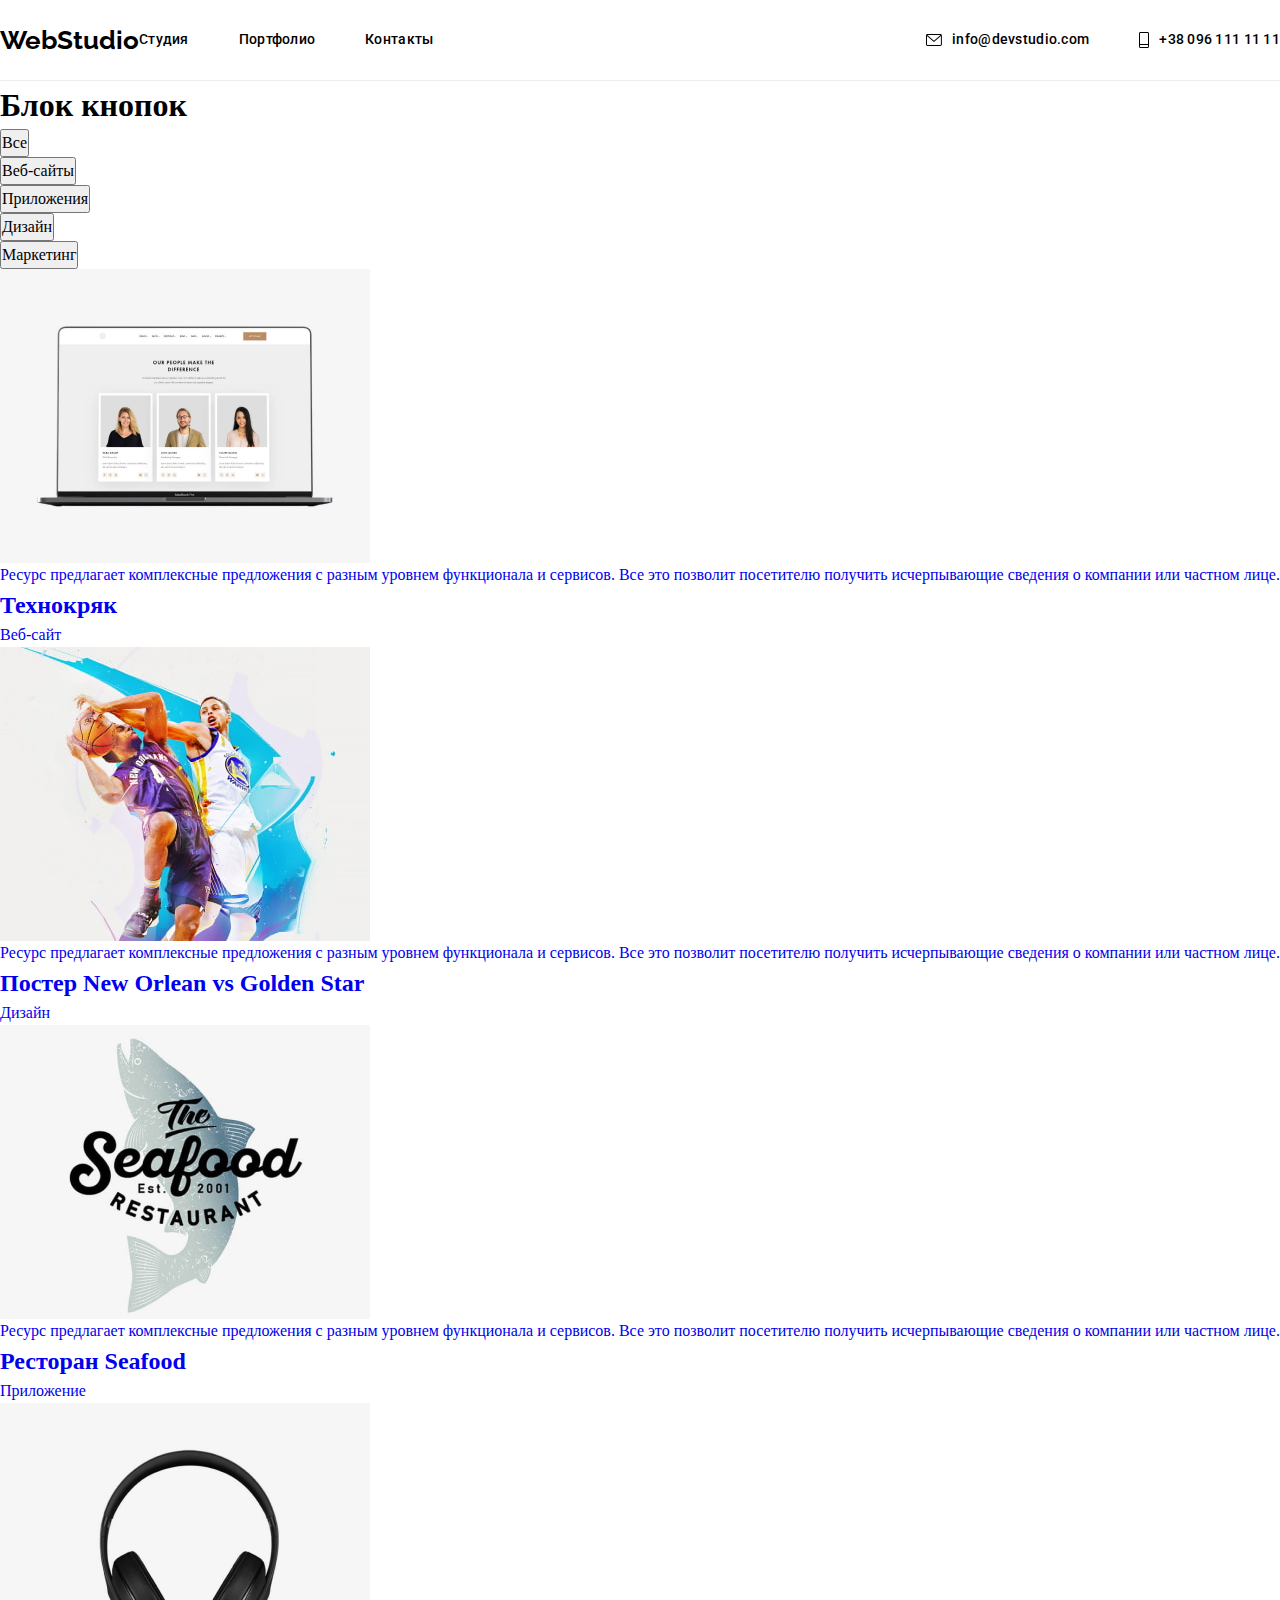
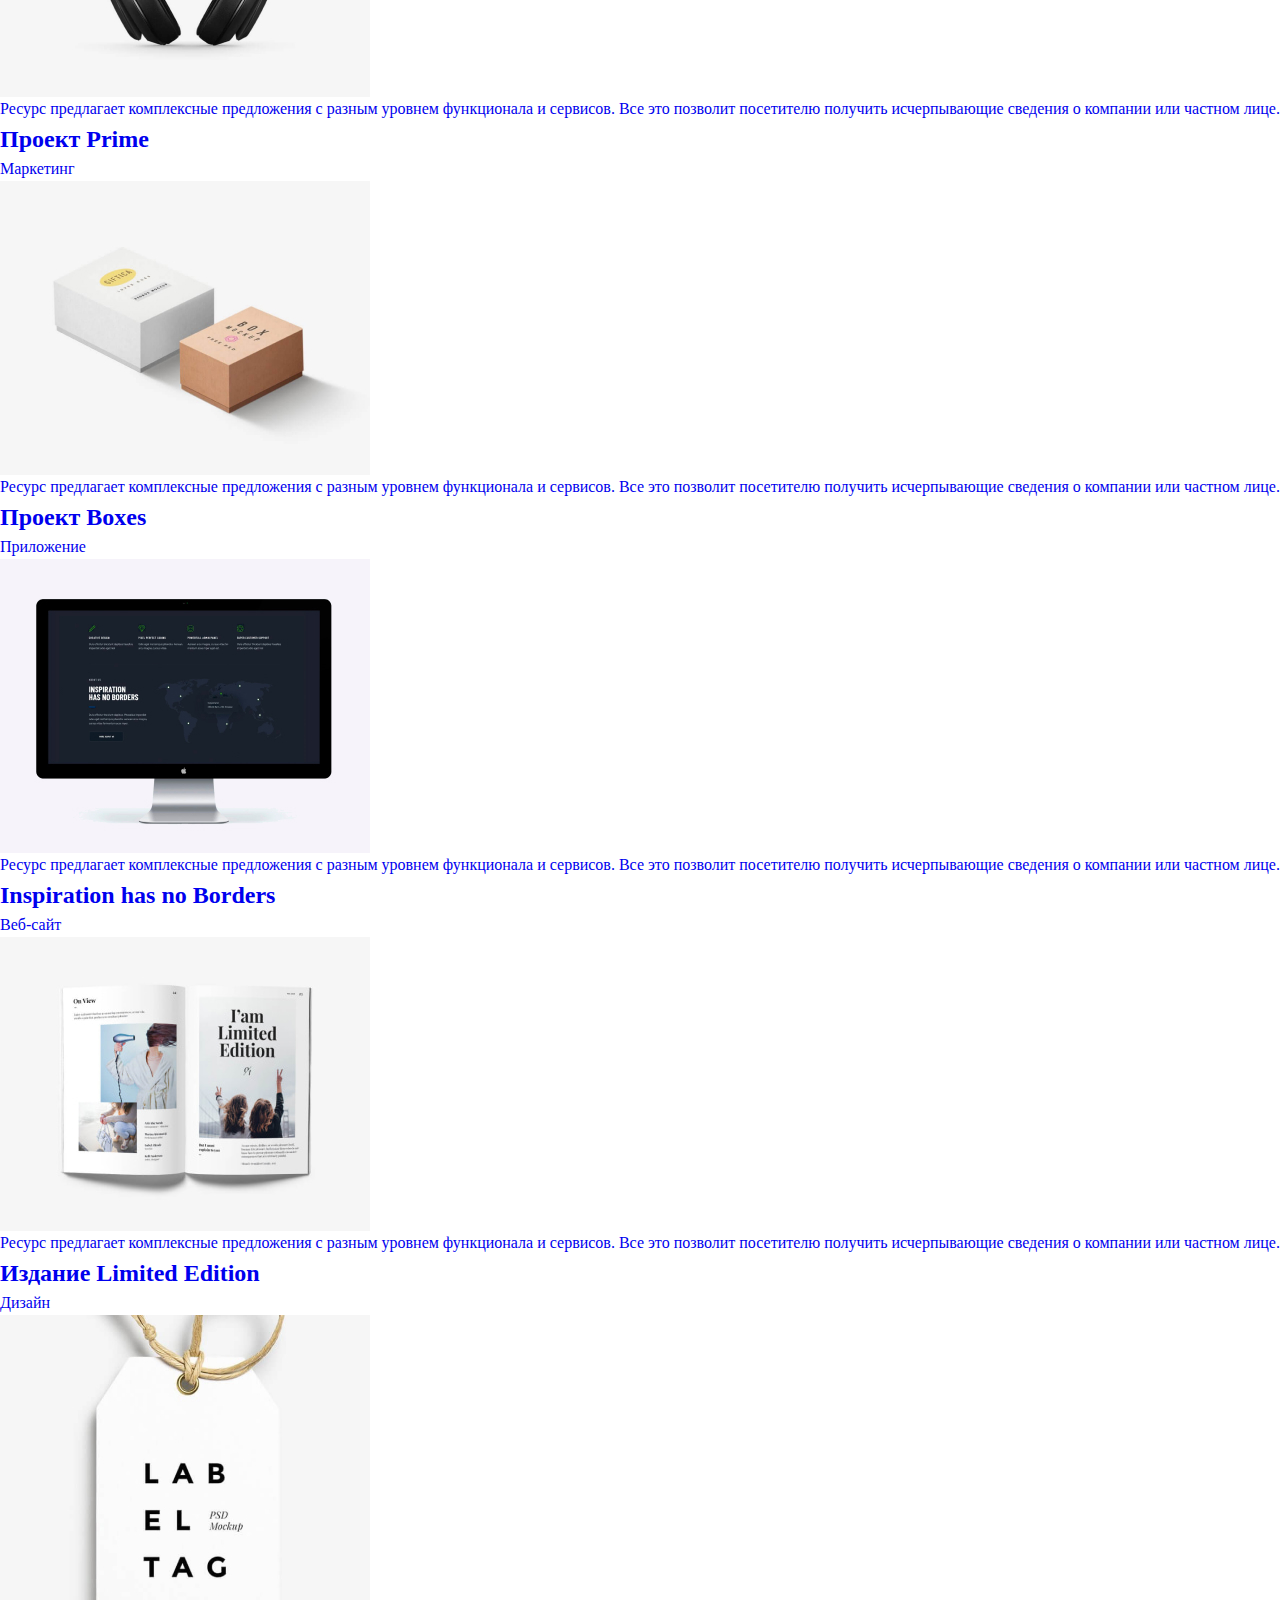
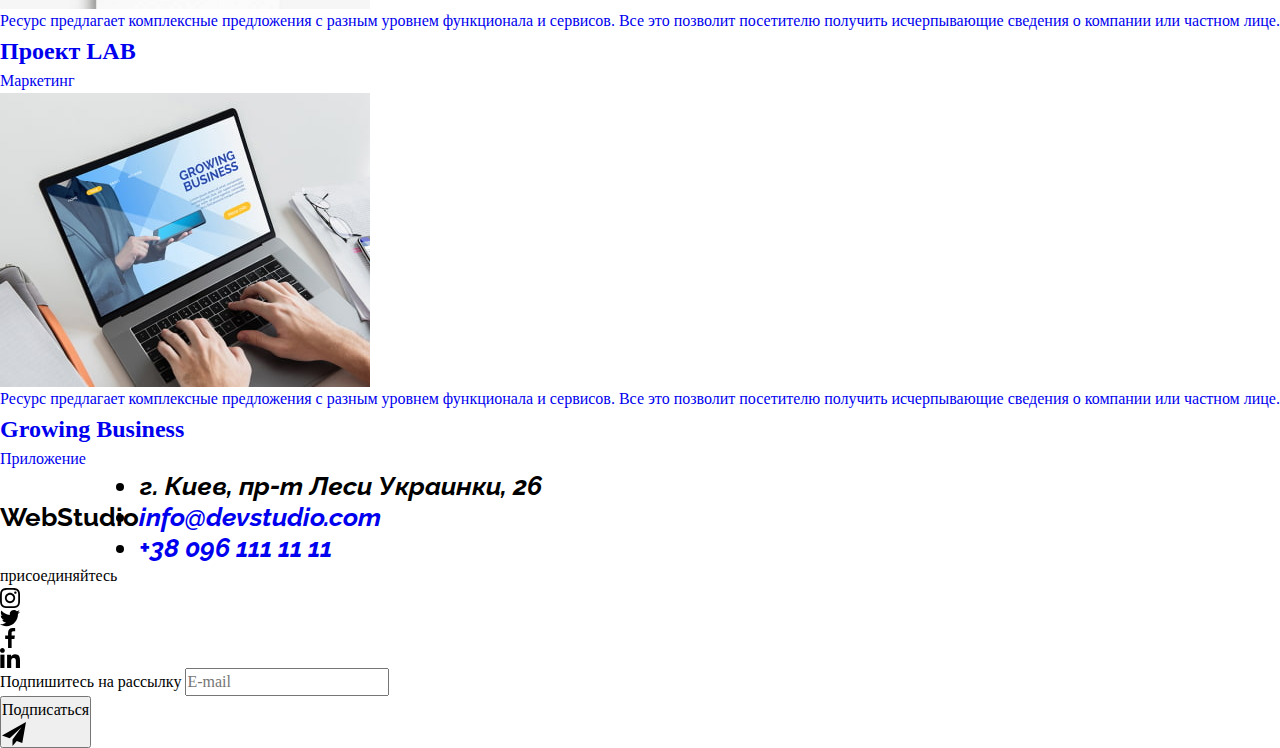
==== portfolio.html @ 6946fdb8 "Update portfolio.html" ====
<!DOCTYPE html>
<html lang="ru">
  <head>
    <meta charset="UTF-8" />
    <meta http-equiv="X-UA-Compatible" content="IE=edge" />
    <meta name="viewport" content="width=device-width, initial-scale=1.0" />
    <title>WebStudio</title>
    <link
      rel="stylesheet"
      href="https://cdnjs.cloudflare.com/ajax/libs/modern-normalize/1.1.0/modern-normalize.min.css"
      integrity="sha512-wpPYUAdjBVSE4KJnH1VR1HeZfpl1ub8YT/NKx4PuQ5NmX2tKuGu6U/JRp5y+Y8XG2tV+wKQpNHVUX03MfMFn9Q=="
      crossorigin="anonymous"
      referrerpolicy="no-referrer"
    />
    <link rel="preconnect" href="https://fonts.googleapis.com" />
    <link rel="preconnect" href="https://fonts.gstatic.com" crossorigin />
    <link
      href="https://fonts.googleapis.com/css2?family=Raleway:wght@700&family=Roboto:wght@400;500;700;900&display=swap"
      rel="stylesheet"
    />
    <link rel="stylesheet" href="./css/reset.css" />
    <!-- <link rel="stylesheet" href="./css/style.css" /> -->
    <link rel="stylesheet" href="./css/main.min.css" />
  </head>
  <body>
    <header class="header">
      <div class="container">
        <!-- /* ------------WebStudio------------ */ -->
        <nav class="logo header__logo">
          <a href="./index.html" class="logo__link logo-text--blue" lang="en"
            >Web<span class="logo__text logo-text--dark">Studio</span></a
          >
          <!-- /* ------------navigation------------ */ -->
          <ul class="nav">
            <li class="nav__item">
              <a href="./index.html" class="nav__link link">Студия</a>
            </li>
            <li class="nav__item">
              <a href="./portfolio.html" class="nav__link link current"
                >Портфолио</a
              >
            </li>
            <li class="nav__item">
              <a href="#" class="nav__link link">Контакты</a>
            </li>
          </ul>
        </nav>
        <ul class="contacts">
          <li class="contacts__item">
            <a href="mailto:info@devstudio.com" class="contacts__nav link">
              <svg class="contacts__icon" width="16" height="12">
                <use href="./img/icons.svg#icon-mail"></use>
              </svg>
              info@devstudio.com</a
            >
          </li>
          <li class="contacts__item">
            <a href="tel:+380961111111" class="contacts__nav link">
              <svg class="contacts__icon" width="10" height="16">
                <use href="./img/icons.svg#icon-phone"></use>
              </svg>
              +38 096 111 11 11
            </a>
          </li>
        </ul>
      </div>
    </header>
    <main class="box">
      <section class="section">
        <!-- /* ------------portfolio------------ */ -->
        <h1 class="hidden-title">Блок кнопок</h1>
        <div class="container">
          <ul class="btn-list">
            <li class="btn-list__item">
              <button type="button" class="btn-list__text current">Все</button>
            </li>
            <li class="btn-list__item">
              <button type="button" class="btn-list__text">Веб-сайты</button>
            </li>
            <li class="btn-list__item">
              <button type="button" class="btn-list__text">Приложения</button>
            </li>
            <li class="btn-list__item">
              <button type="button" class="btn-list__text">Дизайн</button>
            </li>
            <li class="btn-list__item">
              <button type="button" class="btn-list__text">Маркетинг</button>
            </li>
          </ul>
          <!-- /* ------------benefits------------ */ -->
          <ul class="benefits">
            <li class="benefits-list">
              <a href="#" class="benefits-list__link benefits-item">
                <div class="benefits-item__card">
                  <img
                    src="./img/img-21.jpg"
                    alt="Веб-сайт Проект 1"
                    width="370"
                    height="294"
                  />
                  <p class="benefits-item__top-text">
                    Ресурс предлагает комплексные предложения с разным уровнем
                    функционала и сервисов. Все это позволит посетителю получить
                    исчерпывающие сведения о компании или частном лице.
                  </p>
                </div>
                <div class="benefits-list__content benefits-content">
                  <h2 class="benefits-content__title">Технокряк</h2>
                  <p class="benefits-content__text">Веб-сайт</p>
                </div>
              </a>
            </li>
            <li class="benefits-list">
              <a href="#" class="benefits-list__link benefits-item">
                <div class="benefits-item__card">
                  <img
                    src="./img/img-22.jpg"
                    alt="Дизайн Проект 2"
                    width="370"
                    height="294"
                  />
                  <p class="benefits-item__top-text">
                    Ресурс предлагает комплексные предложения с разным уровнем
                    функционала и сервисов. Все это позволит посетителю получить
                    исчерпывающие сведения о компании или частном лице.
                  </p>
                </div>
                <div class="benefits-list__content benefits-content">
                  <h2 class="benefits-content__title">
                    Постер <span lang="en">New Orlean vs Golden Star</span>
                  </h2>
                  <p class="benefits-content__text">Дизайн</p>
                </div>
              </a>
            </li>
            <li class="benefits-list">
              <a href="#" class="benefits-list__link benefits-item">
                <div class="benefits-item__card">
                  <img
                    src="./img/img-23.jpg"
                    alt="Приложение Проект 3"
                    width="370"
                    height="294"
                  />
                  <p class="benefits-item__top-text">
                    Ресурс предлагает комплексные предложения с разным уровнем
                    функционала и сервисов. Все это позволит посетителю получить
                    исчерпывающие сведения о компании или частном лице.
                  </p>
                </div>
                <div class="benefits-list__content benefits-content">
                  <h2 class="benefits-content__title">
                    Ресторан <span lang="en">Seafood</span>
                  </h2>
                  <p class="benefits-content__text">Приложение</p>
                </div>
              </a>
            </li>
            <li class="benefits-list">
              <a href="#" class="benefits-list__link benefits-item">
                <div class="benefits-item__card">
                  <img
                    src="./img/img-24.jpg"
                    alt="Маркетинг Проект 4"
                    width="370"
                    height="294"
                  />
                  <p class="benefits-item__top-text">
                    Ресурс предлагает комплексные предложения с разным уровнем
                    функционала и сервисов. Все это позволит посетителю получить
                    исчерпывающие сведения о компании или частном лице.
                  </p>
                </div>
                <div class="benefits-list__content benefits-content">
                  <h2 class="benefits-content__title">
                    Проект <span lang="en">Prime</span>
                  </h2>
                  <p class="benefits-content__text">Маркетинг</p>
                </div>
              </a>
            </li>
            <li class="benefits-list">
              <a href="#" class="benefits-list__link benefits-item">
                <div class="benefits-item__card">
                  <img
                    src="./img/img-25.jpg"
                    alt="Приложение Проект 5"
                    width="370"
                    height="294"
                  />
                  <p class="benefits-item__top-text">
                    Ресурс предлагает комплексные предложения с разным уровнем
                    функционала и сервисов. Все это позволит посетителю получить
                    исчерпывающие сведения о компании или частном лице.
                  </p>
                </div>
                <div class="benefits-list__content benefits-content">
                  <h2 class="benefits-content__title">
                    Проект <span lang="en">Boxes</span>
                  </h2>
                  <p class="benefits-content__text">Приложение</p>
                </div>
              </a>
            </li>
            <li class="benefits-list">
              <a href="#" class="benefits-list__link benefits-item">
                <div class="benefits-item__card">
                  <img
                    src="./img/img-26.jpg"
                    alt="Веб-сайт Проект 6"
                    width="370"
                    height="294"
                  />
                  <p class="benefits-item__top-text">
                    Ресурс предлагает комплексные предложения с разным уровнем
                    функционала и сервисов. Все это позволит посетителю получить
                    исчерпывающие сведения о компании или частном лице.
                  </p>
                </div>
                <div class="benefits-list__content benefits-content">
                  <h2 class="benefits-content__title" lang="en">
                    Inspiration has no Borders
                  </h2>
                  <p class="benefits-content__text">Веб-сайт</p>
                </div>
              </a>
            </li>
            <li class="benefits-list">
              <a href="#" class="benefits-list__link benefits-item">
                <div class="benefits-item__card">
                  <img
                    src="./img/img-27.jpg"
                    alt="Дизайн Проект 7"
                    width="370"
                    height="294"
                  />
                  <p class="benefits-item__top-text">
                    Ресурс предлагает комплексные предложения с разным уровнем
                    функционала и сервисов. Все это позволит посетителю получить
                    исчерпывающие сведения о компании или частном лице.
                  </p>
                </div>
                <div class="benefits-list__content benefits-content">
                  <h2 class="benefits-content__title">
                    Издание <span lang="en">Limited Edition</span>
                  </h2>
                  <p class="benefits-content__text">Дизайн</p>
                </div>
              </a>
            </li>
            <li class="benefits-list">
              <a href="#" class="benefits-list__link benefits-item">
                <div class="benefits-item__card">
                  <img
                    src="./img/img-28.jpg"
                    alt="Маркетинг Проект 8"
                    width="370"
                    height="294"
                  />
                  <p class="benefits-item__top-text">
                    Ресурс предлагает комплексные предложения с разным уровнем
                    функционала и сервисов. Все это позволит посетителю получить
                    исчерпывающие сведения о компании или частном лице.
                  </p>
                </div>
                <div class="benefits-list__content benefits-content">
                  <h2 class="benefits-content__title">
                    Проект <span lang="en">LAB</span>
                  </h2>
                  <p class="benefits-content__text">Маркетинг</p>
                </div>
              </a>
            </li>
            <li class="benefits-list">
              <a href="#" class="benefits-list__link benefits-item">
                <div class="benefits-item__card">
                  <img
                    src="./img/img-29.jpg"
                    alt="Приложение Проект 9"
                    width="370"
                    height="294"
                  />
                  <p class="benefits-item__top-text">
                    Ресурс предлагает комплексные предложения с разным уровнем
                    функционала и сервисов. Все это позволит посетителю получить
                    исчерпывающие сведения о компании или частном лице.
                  </p>
                </div>
                <div class="benefits-list__content benefits-content">
                  <h2 class="benefits-content__title" lang="en">
                    Growing Business
                  </h2>
                  <p class="benefits-content__text">Приложение</p>
                </div>
              </a>
            </li>
          </ul>
        </div>
      </section>
    </main>
    <!-- /* ------------footer------------ */ -->
    <footer class="footer">
      <div class="container">
        <div class="logo footer__logo">
          <a href="./index.html" class="logo__link logo-text--blue" lang="en"
            >Web<span class="logo__text logo-text--white">Studio</span></a
          >
          <address class="address">
            <div class="footer-content">
              <ul class="footer-content__item">
                <li class="footer-contacts__address">
                  г. Киев, пр-т Леси Украинки, 26
                </li>
                <li class="footer-contacts__link">
                  <a
                    href="mailto:info@devstudio.com"
                    class="footer-contacts__link link"
                    >info@devstudio.com</a
                  >
                </li>
                <li class="footer-contacts__link">
                  <a href="tel:+380961111111" class="footer-contacts__link link"
                    >+38 096 111 11 11</a
                  >
                </li>
              </ul>
            </div>
          </address>
        </div>
        <div class="footer-slogan">
          <p class="footer-slogan-title">присоединяйтесь</p>
          <ul class="footer-list">
            <li class="footer-list__item">
              <a href="" class="footer-list__link">
                <svg class="footer-list__icon" width="20" height="20">
                  <use href="./img/icons.svg#icon-instagram"></use>
                </svg>
              </a>
            </li>
            <li class="footer-list__item">
              <a href="" class="footer-list__link">
                <svg class="footer-list__icon" width="20" height="20">
                  <use href="./img/icons.svg#icon-twitter"></use>
                </svg>
              </a>
            </li>
            <li class="footer-list__item">
              <a href="" class="footer-list__link">
                <svg class="footer-list__icon" width="20" height="20">
                  <use href="./img/icons.svg#icon-facebook"></use>
                </svg>
              </a>
            </li>
            <li class="footer-list__item">
              <a href="" class="footer-list__link">
                <svg class="footer-list__icon" width="20" height="20">
                  <use href="./img/icons.svg#icon-linkedin"></use>
                </svg>
              </a>
            </li>
          </ul>
        </div>
        <div class="footer-newsletter">
          <form class="footer-form">
            <label for="footer-subscribe" class="footer-slogan-title"
              >Подпишитесь на рассылку</label
            >
            <input
              type="text"
              class="footer-form__input"
              name="footer-subscribe"
              id="footer-subscribe"
              placeholder="E-mail"
            />
            <div class="footer-wrap">
              <button type="submit" class="footer-wrap__btn">
                Подписаться
                <svg class="footer-wrap__send-icon" width="24" height="24">
                  <use href="./img/icons.svg#icon-send"></use>
                </svg>
              </button>
            </div>
          </form>
        </div>
      </div>
    </footer>
  </body>
</html>
---- css/style.css ----
:root {
  --accent-color: #2196f3;
  --hero-btn-color: #2196f3;
  --hero-title-color: #ffffff;
  --main-title-color: #212121;
  --main-text-color: #757575;
  --typical-margin: 30px;
}

/* основной цвет шрифта черный #212121 */
/* вспомогательный текст черный #757575 */
/* цвет шрифта героя белый #FFFFFF */
/* цвет шрифта акцента голубой #2196F3 */
/* цвет фона светло-серый #E5E5E5 */
/* цвет фона героя и футера черный #2F303A */
/* цвета логотипа голубой #2196F3 и черный #000000 */

p,
h1,
h2,
h3,
h4,
h5,
h6 {
  margin: 0;
}

ul,
ol {
  margin: 0;
  padding-left: 0;
}

button {
  cursor: pointer;
}

body {
  font-size: 14px;
  font-family: "Roboto", sans-serif;
  color: var(--main-title-color);
}

img {
  display: block;
  max-width: 100%;
  height: auto;
}

.container {
  width: 1200px;
  margin: 0 auto;
  padding: 0 15px;
}

.hidden-title {
  width: 1px;
  height: 1px;
  overflow: hidden;
  opacity: 0;
  margin: -1px;
}

.visually-hidden {
  position: absolute;
  white-space: nowrap;
  width: 1px;
  height: 1px;
  overflow: hidden;
  border: 0;
  padding: 0;
  clip: rect(0 0 0 0);
  clip-path: inset(50%);
  margin: -1px;
}

/* ------------WebStudio------------ */

/* ------------navigation------------ */

/* ------------hero------------ */
.hero {
  background-color: #2f303a;
  background-image: linear-gradient(
      rgba(47, 48, 58, 0.4),
      rgba(47, 48, 58, 0.4)
    ),
    url(../img/hero-bg.jpg);
  background-repeat: no-repeat;
  background-position: center;
  background-size: cover;
  max-width: 1600px;
  margin: 0 auto;
  text-align: center;
  padding: 200px 0;
}

.title {
  font-weight: 700;
  font-size: 36px;
  line-height: 1.17;
  text-align: center;
  letter-spacing: 0.03em;
  color: var(--main-title-color);
  margin-bottom: 50px;
}

.hero__title {
  font-weight: 900;
  font-size: 44px;
  line-height: 1.36;
  letter-spacing: 0.06em;
  text-transform: uppercase;
  color: var(--hero-title-color);
  text-align: center;
  max-width: 696px;
  margin: 0 auto;
  margin-bottom: var(--typical-margin);
}

.hero__btn {
  cursor: pointer;
  font-family: inherit;
  font-weight: 700;
  font-size: 16px;
  line-height: 1.88;
  letter-spacing: 0.06em;
  color: #ffffff;
  background-color: var(--hero-btn-color);
  display: inline-block;
  padding: 10px 32px;
  margin: 0 auto;
  border: none;
  border-radius: 4px;
}

.section-btn:hover,
.section-btn:focus {
  background: #188ce8;
  box-shadow: 0px 4px 4px rgba(0, 0, 0, 0.15);
  border-radius: 4px;
  transition: background 250ms cubic-bezier(0.4, 0, 0.2, 1);
  transition: box-shadow 250ms cubic-bezier(0.4, 0, 0.2, 1);
}

/* ------------about------------ */

.about {
  padding: 94px 0;
}

.about-list {
  list-style-type: none;
  padding: 0;
  display: flex;
  flex-wrap: nowrap;
}

.about-list__card {
  height: 120px;
  display: flex;
  align-items: center;
  justify-content: center;
  background: #f5f4fa;
  border-radius: 4px;
}

.about-content {
  max-width: 270px;
}

.about-list__item:not(:last-child) {
  margin-right: 30px;
}

.about-content__title {
  font-weight: 700;
  font-size: 14px;
  line-height: calc(16 / 14);
  letter-spacing: 0.03em;
  text-transform: uppercase;
  color: var(--main-title-color);
  margin-top: 30px;
  margin-bottom: 10px;
}

.about-content__text {
  font-weight: 400;
  font-size: 14px;
  line-height: 1.71;
  letter-spacing: 0.03em;
  color: var(--main-text-color);
  min-width: 270px;
  height: 75px;
}

.about-list > .about-content__text {
  flex-basis: calc(100% / 4);
}

/* ------------gallery------------ */

.gallery {
  padding-bottom: 94px;
}

.gallery-list {
  list-style-type: none;
  display: flex;
  flex-wrap: nowrap;
  margin: -15px;
}

.gallery-list__item {
  flex-basis: calc(100% / 3 - 30px);
  margin: 15px;
  position: relative;
}

.gallery-list__label {
  font-weight: 700;
  font-size: 14px;
  line-height: 1.14;
  display: flex;
  justify-content: center;
  text-align: center;
  text-transform: uppercase;
  color: #ffffff;
  position: absolute;
  bottom: 0;
  left: 0;
  width: 100%;
  height: 70px;
  background-color: rgba(47, 48, 58, 0.8);
  text-align: center;
  padding: 27px 0;
}

/* ------------team------------ */
.team {
  background-color: #f5f4fa;
  padding: 94px 0;
}

.team-list {
  list-style-type: none;
  display: flex;
}

.team-list__item:not(:last-child) {
  margin-right: 30px;
}

.team-list__item {
  width: calc((100% - 30px) / 4);
  background-color: var(--hero-title-color);
  box-shadow: 0px 1px 3px rgba(0, 0, 0, 0.12), 0px 1px 1px rgba(0, 0, 0, 0.14),
    0px 2px 1px rgba(0, 0, 0, 0.2);
  border-radius: 0px 0px 4px 4px;
}

.team-list__card {
  padding-top: var(--typical-margin);
  padding-bottom: var(--typical-margin);
}

.team-list__title {
  font-weight: 500;
  font-weight: bold;
  font-size: 16px;
  line-height: calc(19 / 16);
  text-align: center;
  letter-spacing: 0.03em;
  color: var(--main-title-color);
  margin-bottom: 10px;
}

.team-list__text {
  font-weight: 400;
  font-size: 16px;
  line-height: calc(19 / 16);
  text-align: center;
  letter-spacing: 0.03em;
  color: var(--main-text-color);
  margin-bottom: 16px;
}

.team-soc {
  list-style-type: none;
  display: flex;
  justify-content: center;
}

.team-soc__item {
  width: 44px;
  height: 44px;
  margin-right: 10px;
}

.team-soc__item:last-child {
  margin-right: 0;
}

.team-soc__link {
  width: 100%;
  height: 100%;
  background-color: var(--hero-title-color);
  border-radius: 50%;
  display: flex;
  align-items: center;
  justify-content: center;
  fill: #afb1b8;
}

.team-soc__link:hover,
.team-soc__link:focus {
  background-color: #2196f3;
  transition: background-color 250ms cubic-bezier(0.4, 0, 0.2, 1);
}

.team-soc__link:hover .team-soc-icon,
.team-soc__link:focus .team-soc-icon {
  fill: #ffffff;
  transition: fill 250ms cubic-bezier(0.4, 0, 0.2, 1);
}

/* ------------clients------------ */

.clients {
  padding: 94px 0;
}

.clients-list {
  list-style-type: none;
  display: flex;
  justify-content: center;
}

.clients-list__item {
  width: 170px;
  height: 92px;
  margin-right: var(--typical-margin);
  border-radius: 4px;
  outline: 1px solid #afb1b8;
}

.clients-list__item:last-child {
  margin-right: 0;
}

.clients-list__link {
  width: 100%;
  height: 100%;
  display: flex;
  align-items: center;
  justify-content: center;
  fill: #afb1b8;
}

.clients-list__item:hover,
.clients-list__item:focus {
  outline: 1px solid var(--accent-color);
  transition: outline 250ms cubic-bezier(0.4, 0, 0.2, 1);
}

.clients-list__link:hover,
.clients-list__link:focus {
  fill: var(--accent-color);
  transition: fill 250ms cubic-bezier(0.4, 0, 0.2, 1);
}

/* ------------portfolio------------ */

.section {
  padding: 94px 0;
}

.btn-list {
  list-style-type: none;
  display: flex;
  justify-content: center;
  margin-bottom: 50px;
}

.btn-list__text {
  font-weight: 500;
  font-size: 16px;
  line-height: 1.62;
  text-align: center;
  letter-spacing: 0.03em;
  cursor: pointer;
  color: var(--main-title-color);
  background: #f5f4fa;
  display: inline-block;
  border: none;
  border-radius: 4px;
  padding: 6px 22px;
}

.btn-list__item:not(:last-child) {
  margin-right: 8px;
}

.btn-list__text .current:hover .btn-list__text .current:focus {
  background-color: var(--hero-btn-color);
  color: var(--hero-title-color);
}

.btn-list__text:hover,
.btn-list__text:focus {
  background-color: var(--hero-btn-color);
  color: var(--hero-title-color);
  box-shadow: 0px 3px 1px rgba(0, 0, 0, 0.1), 0px 1px 2px rgba(0, 0, 0, 0.08),
    0px 2px 2px rgba(0, 0, 0, 0.12);
  transition: background-color 250ms cubic-bezier(0.4, 0, 0.2, 1);
  transition: color 250ms cubic-bezier(0.4, 0, 0.2, 1);
  transition: box-shadow 250ms cubic-bezier(0.4, 0, 0.2, 1);
}

/* ------------benefits------------ */

.benefits {
  list-style-type: none;
  display: flex;
  flex-wrap: wrap;
  justify-content: center;
  margin-top: -30px;
  margin-left: -30px;
}

.benefits > .benefits-list {
  flex-basis: calc(100% / 3 - 30px);
  margin-left: var(--typical-margin);
  margin-top: var(--typical-margin);
  max-width: 370px;
  background: var(--hero-title-color);
}

.benefits-list:hover .benefits-item__top-text {
  transform: translateY(0);
  display: flex;
}

.benefits-item__card {
  position: relative;
  overflow: hidden;
}

.benefits-item__top-text {
  font-family: "Roboto";
  font-style: normal;
  font-weight: 400;
  font-size: 18px;
  line-height: 1.56;
  letter-spacing: 0.03em;
  position: absolute;
  top: 0;
  color: var(--hero-title-color);
  background: rgba(33, 150, 243, 0.9);
  box-shadow: 0px 4px 4px rgba(0, 0, 0, 0.25);
  height: 100%;
  line-height: calc(28 / 18);
  text-align: left;
  padding: 63px 24px;
  display: flex;
  align-items: center;
  transform: translateY(101%);
  transition: transform 250ms cubic-bezier(0.4, 0, 0.2, 1);
}

.benefits-list__link {
  display: flex;
  display: inline-block;
}

.benefits-list__link:hover,
.benefits-list__link:focus {
  box-shadow: 0px 1px 1px rgba(0, 0, 0, 0.12), 0px 4px 4px rgba(0, 0, 0, 0.06),
    1px 4px 6px rgba(0, 0, 0, 0.16);
  transition: box-shadow 250ms cubic-bezier(0.4, 0, 0.2, 1);
}

.benefits-content {
  padding: 20px 24px;
  border-right: 1px solid #eeeeee;
  border-left: 1px solid #eeeeee;
  border-bottom: 1px solid #eeeeee;
}

.benefits-content__title {
  font-weight: 700;
  font-size: 18px;
  line-height: 2;
  letter-spacing: 0.06em;
  color: var(--main-title-color);
  margin-bottom: 4px;
}

.benefits-content__text {
  font-weight: 400;
  font-size: 16px;
  line-height: 1.88;
  letter-spacing: 0.03em;
  color: var(--main-text-color);
}

.current {
  color: var(--hero-btn-color);
}

/* ------------footer------------ */

.footer {
  background-color: #2f303a;
  padding: 60px 0;
}

.footer .container {
  display: flex;
  align-items: baseline;
}

.footer__logo {
  margin-right: 70px;
}

.logo-text--white {
  color: var(--hero-title-color);
}

.footer-content {
  max-width: 231px;
  min-height: 81px;
  margin-top: 20px;
}

.footer-content__item {
  list-style-type: none;
}

.footer-contacts__address {
  font-style: normal;
  font-weight: 400;
  font-size: 14px;
  line-height: 1.71;
  letter-spacing: 0.03em;
  color: var(--hero-title-color);
  margin-bottom: 9px;
}

.footer-contacts__link {
  font-family: "Roboto", sans-serif;
  font-style: normal;
  font-size: 14px;
  line-height: 1.71;
  letter-spacing: 0.03em;
  color: rgba(255, 255, 255, 0.6);
}

.footer-contacts__link:not(:last-child) {
  margin-bottom: 9px;
}

.footer-slogan {
  margin-right: 70px;
}

.footer-slogan-title {
  font-family: "Roboto", sans-serif;
  font-style: normal;
  font-weight: 700;
  font-size: 14px;
  letter-spacing: 0.03em;
  text-transform: uppercase;
  color: #ffffff;
  margin-bottom: 20px;
  text-align: left;
}

.footer-list {
  list-style-type: none;
  display: flex;
  justify-content: center;
}

.footer-list__item {
  width: 44px;
  height: 44px;
  margin-right: 10px;
}

.footer-list__link {
  width: 100%;
  height: 100%;
  background: rgba(255, 255, 255, 0.1);
  border-radius: 50%;
  display: flex;
  align-items: center;
  justify-content: center;
  fill: var(--hero-title-color);
}

.footer-list__link:hover,
.footer-list__link:focus {
  background-color: #2196f3;
  transition: background-color 250ms cubic-bezier(0.4, 0, 0.2, 1);
}

.footer-newsletter {
  width: 570px;
  height: auto;
}

.footer-form {
  display: flex;
  flex-wrap: wrap;
  justify-content: space-between;
}

.footer-form__input {
  width: 358px;
  height: 50px;
  border: 1px solid rgba(255, 255, 255, 0.3);
  border-radius: 4px;
  background-color: #2f303a;
  font-family: "Roboto", sans-serif;
  font-style: normal;
  font-weight: 400;
  font-size: 16px;
  line-height: 1.25;
  color: rgba(255, 255, 255, 0.6);
  padding-left: 16px;
}

.footer-wrap {
  position: relative;
}

.footer-wrap__btn {
  background-color: #188ce8;
  color: #ffffff;
  width: 200px;
  height: 50px;
  font-weight: 700;
  font-size: 16px;
  line-height: 1.88;
  padding: 10px 10px 10px 29px;
  border: none;
  border-radius: 4px;
  display: flex;
}

.footer-wrap__send-icon {
  position: absolute;
  right: 28px;
  top: 50%;
  transform: translateY(-50%);
  fill: #ffffff;
}

/* ------------modal_window------------ */

.backdrop {
  width: 100vw;
  height: 100vh;
  background: rgba(0, 0, 0, 0.2);
  position: fixed;
  top: 0;
  transition: opacity 300ms, visibility 300ms;
}

.backdrop.is-hidden .modal {
  transform: translate(-50%, -50%) scale(0);
  opacity: 0;
}

.modal {
  width: 528px;
  background-color: #ffffff;
  border-radius: 4px;
  position: absolute;
  top: 50%;
  left: 50%;
  transform: translate(-50%, -50%) scale(1);
  transition: transform 300ms;
  padding: 40px;
}

.modal-close-btn {
  position: absolute;
  right: 8px;
  top: 8px;
  border: none;
  background-color: inherit;
}

.modal-close-icon {
  width: 30px;
  height: 30px;
  background-color: #ffffff;
  border: 1px solid rgba(0, 0, 0, 0.1);
  border-radius: 50%;
  display: flex;
  align-items: center;
  justify-content: center;
  padding: 6px;
}

.modal-close-icon:hover,
.modal-close-icon:focus {
  fill: #2196f3;
  transition: background-color 250ms cubic-bezier(0.4, 0, 0.2, 1);
}

.is-hidden {
  visibility: hidden;
  opacity: 0;
  pointer-events: none;
}

.no-scroll {
  overflow: hidden;
}

.form-title {
  font-weight: 700;
  font-size: 20px;
  line-height: 1.15;
  text-align: center;
  margin-bottom: 12px;
}

.form-group {
  display: flex;
  flex-direction: column;
  width: 100%;
  margin-bottom: 10px;
}

.form-label {
  margin-bottom: 4px;
  font-weight: 400;
  font-size: 12px;
  line-height: 1.16;
  color: #757575;
}

.form-input:focus {
  border: 1px solid #2196f3;
  border-radius: 4px;
}

.form-input {
  width: 448px;
  height: 40px;
  border: 1px solid rgba(33, 33, 33, 0.2);
  border-radius: 4px;
  padding-left: 42px;
}

.form-group input::placeholder {
  font-size: 12px;
  line-height: 1.16;
  color: rgba(117, 117, 117, 0.5);
}

.input-wrap {
  position: relative;
  outline: none;
}

.modal-icon {
  position: absolute;
  left: 12px;
  top: 50%;
  transform: translateY(-50%);
}

.form-area {
  margin-bottom: 20px;
}

textarea {
  width: 100%;
  height: 120px;
  border: 1px solid rgba(33, 33, 33, 0.2);
  border-radius: 4px;
  resize: none;
  padding: 12px 16px;
}

.form-text:focus {
  border: 1px solid #2196f3;
  border-radius: 4px;
}

.form-input:focus + .modal-icon {
  fill: var(--accent-color);
}

.form-check {
  display: block;
  margin-bottom: 30px;
  display: flex;
  align-items: center;
  justify-content: center;
}

.input-check {
  width: 16px;
  height: 15px;
}

.check-text {
  color: #757575;
  font-weight: 400;
  font-size: 14px;
  line-height: 1.71;
  display: flex;
  align-items: center;
  margin-right: 4px;
}

.check-text::before {
  content: "";
  width: 16px;
  height: 15px;
  border: 2px solid #212121;
  border-radius: 3px;
  margin-right: 8.38px;
}

.input-check:checked + .check-text::before {
  background-color: var(--accent-color);
  background-image: url(../img/checked.svg);
  border: none;
  background-repeat: no-repeat;
  background-position: center;
}

.input-check:focus + .check-text::before {
  border-color: var(--accent-color);
}

.check-terms {
  font-weight: 400;
  font-size: 14px;
  line-height: 1.71;
  text-decoration-line: underline;
  color: var(--accent-color);
}

.btn-modal {
  background-color: #188ce8;
  color: #ffffff;
  width: 200px;
  height: 50px;
  font-weight: 700;
  font-size: 16px;
  line-height: 1.88;
  display: inline-block;
  padding: 10px 55px;
  margin: 0 auto;
  border: none;
  border-radius: 4px;
  display: flex;
  justify-content: center;
}

.btn-modal:hover,
.btn-modal:focus {
  box-shadow: 0px 4px 4px rgba(0, 0, 0, 0.25);
}
---- css/main.min.css ----
.logo{font-family:"Raleway",sans-serif;font-style:normal;font-weight:700;font-size:26px;line-height:1.19;display:flex;align-items:center;margin-right:93px}.logo__link{display:flex}.logo-text--blue{color:var(--accent-color)}.logo-text--dark{color:var(--main-title-color)}.nav{display:flex}.nav__link{list-style-type:none;font-family:"Roboto",sans-serif;font-style:normal;font-weight:500;font-size:14px;line-height:1.14;letter-spacing:.02em;color:var(--main-title-color);padding:32px 0;display:flex;position:relative}.header{border-bottom:1px solid #ececec}.header .container{display:flex;align-items:center}.nav__item{list-style-type:none}.nav__item:not(:last-child){margin-right:50px}.nav.current::after{content:"";position:absolute;width:100%;height:4px;background-color:var(--hero-btn-color);border-radius:2px;left:0;bottom:0}.contacts__nav{font-family:"Roboto",sans-serif;font-style:normal;font-weight:500;font-size:14px;line-height:1.14;letter-spacing:.02em;color:var(--main-text-color);display:flex;padding:32px 0}.contacts{list-style-type:none;display:flex;margin-left:auto}.contacts__item:not(:last-child){margin-right:50px}.contacts__nav .link:hover,.contacts__nav .link:focus{color:var(--accent-color);text-shadow:0px 4px 4px rgba(0,0,0,.25);transition:color 250ms cubic-bezier(0.4, 0, 0.2, 1);transition:text-shadow 250ms cubic-bezier(0.4, 0, 0.2, 1)}.link:hover,.link:focus{color:var(--accent-color);text-shadow:0px 4px 4px rgba(0,0,0,.25);transition:color 250ms cubic-bezier(0.4, 0, 0.2, 1);transition:text-shadow 250ms cubic-bezier(0.4, 0, 0.2, 1)}.contacts__icon{display:flex;align-items:center;justify-content:center;margin-right:10px;fill:currentColor}/*# sourceMappingURL=main.min.css.map */
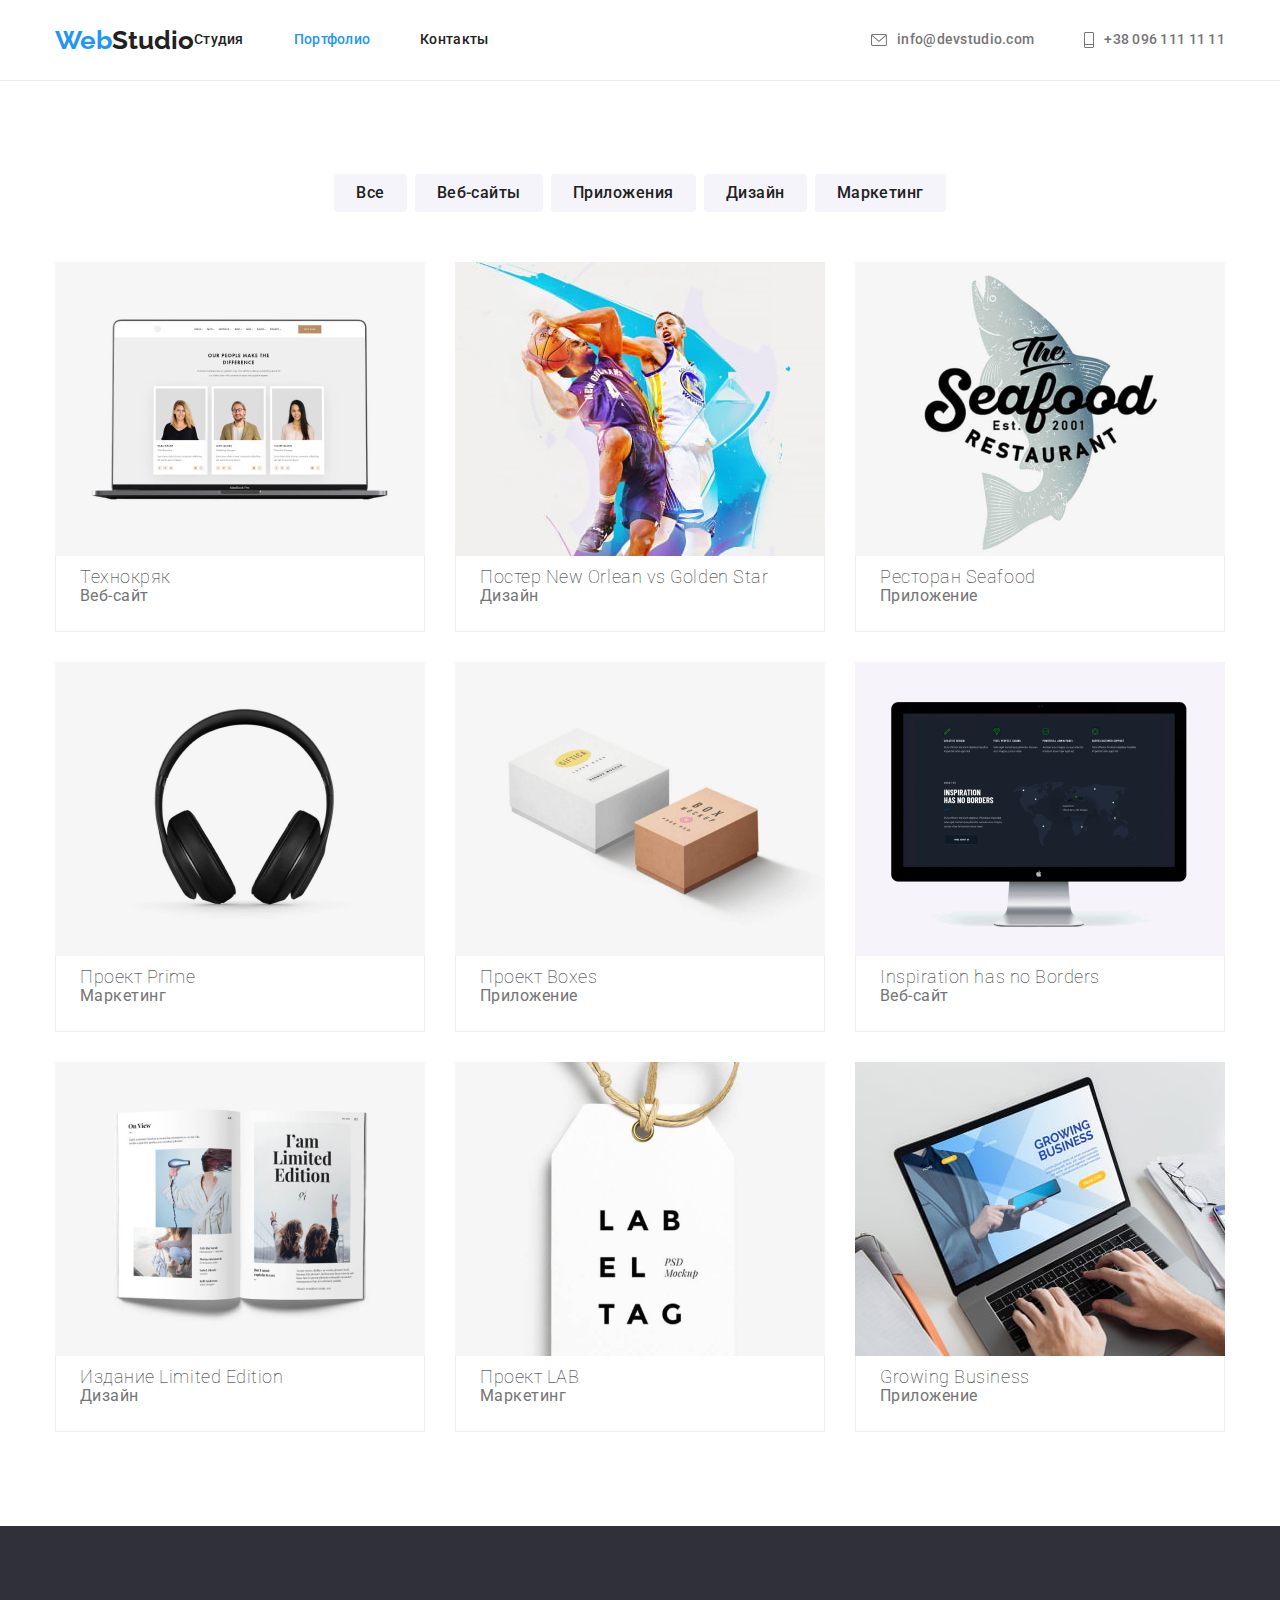
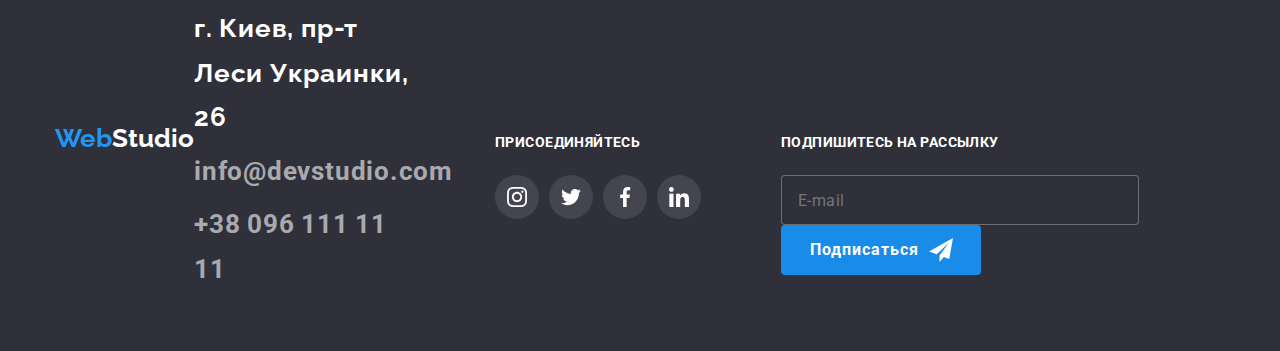
==== commit 7e3a6171: "Update portfolio.html" ====
--- a/portfolio.html
+++ b/portfolio.html
@@ -72,7 +72,7 @@
         <div class="container">
           <ul class="btn-list">
             <li class="btn-list__item">
-              <button type="button" class="btn-list__text current">Все</button>
+              <button type="button" class="btn-list__text">Все</button>
             </li>
             <li class="btn-list__item">
               <button type="button" class="btn-list__text">Веб-сайты</button>
--- a/css/style.css
+++ b/css/style.css
@@ -75,10 +75,125 @@
 }
 
 /* ------------WebStudio------------ */
+.logo {
+  font-family: "Raleway", sans-serif;
+  font-style: normal;
+  font-weight: 700;
+  font-size: 26px;
+  line-height: 1.19;
+  display: flex;
+  align-items: center;
+  margin-right: 93px;
+}
+
+.logo__link {
+  display: flex;
+}
+
+.logo-text--blue {
+  color: var(--accent-color);
+}
+
+.logo-text--dark {
+  color: var(--main-title-color);
+}
 
 /* ------------navigation------------ */
 
+.nav {
+  display: flex;
+}
+
+.nav__link {
+  list-style-type: none;
+  font-family: "Roboto", sans-serif;
+  font-style: normal;
+  font-weight: 500;
+  font-size: 14px;
+  line-height: 1.14;
+  letter-spacing: 0.02em;
+  color: var(--main-title-color);
+  padding: 32px 0;
+  display: flex;
+  position: relative;
+}
+
+.header {
+  border-bottom: 1px solid #ececec;
+}
+
+.header .container {
+  display: flex;
+  align-items: center;
+}
+
+.nav__item {
+  list-style-type: none;
+}
+
+.nav__item:not(:last-child) {
+  margin-right: 50px;
+}
+
+.nav.current::after {
+  content: "";
+  position: absolute;
+  width: 100%;
+  height: 4px;
+  background-color: var(--hero-btn-color);
+  border-radius: 2px;
+  left: 0;
+  bottom: 0;
+}
+
+.contacts__nav {
+  font-family: "Roboto", sans-serif;
+  font-style: normal;
+  font-weight: 500;
+  font-size: 14px;
+  line-height: 1.14;
+  letter-spacing: 0.02em;
+  color: var(--main-text-color);
+  display: flex;
+  padding: 32px 0;
+}
+
+.contacts {
+  list-style-type: none;
+  display: flex;
+  margin-left: auto;
+}
+
+.contacts__item:not(:last-child) {
+  margin-right: 50px;
+}
+
+.contacts__nav .link:hover,
+.contacts__nav .link:focus {
+  color: var(--accent-color);
+  text-shadow: 0px 4px 4px rgba(0, 0, 0, 0.25);
+  transition: color 250ms cubic-bezier(0.4, 0, 0.2, 1);
+  transition: text-shadow 250ms cubic-bezier(0.4, 0, 0.2, 1);
+}
+
+.link:hover,
+.link:focus {
+  color: var(--accent-color);
+  text-shadow: 0px 4px 4px rgba(0, 0, 0, 0.25);
+  transition: color 250ms cubic-bezier(0.4, 0, 0.2, 1);
+  transition: text-shadow 250ms cubic-bezier(0.4, 0, 0.2, 1);
+}
+
+.contacts__icon {
+  display: flex;
+  align-items: center;
+  justify-content: center;
+  margin-right: 10px;
+  fill: currentColor;
+}
+
 /* ------------hero------------ */
+
 .hero {
   background-color: #2f303a;
   background-image: linear-gradient(
@@ -318,8 +433,8 @@
   transition: background-color 250ms cubic-bezier(0.4, 0, 0.2, 1);
 }
 
-.team-soc__link:hover .team-soc-icon,
-.team-soc__link:focus .team-soc-icon {
+.team-soc__link:hover .team-soc__icon,
+.team-soc__link:focus .team-soc__icon {
   fill: #ffffff;
   transition: fill 250ms cubic-bezier(0.4, 0, 0.2, 1);
 }
--- a/css/main.min.css
+++ b/css/main.min.css
@@ -1 +1 @@
-.logo{font-family:"Raleway",sans-serif;font-style:normal;font-weight:700;font-size:26px;line-height:1.19;display:flex;align-items:center;margin-right:93px}.logo__link{display:flex}.logo-text--blue{color:var(--accent-color)}.logo-text--dark{color:var(--main-title-color)}.nav{display:flex}.nav__link{list-style-type:none;font-family:"Roboto",sans-serif;font-style:normal;font-weight:500;font-size:14px;line-height:1.14;letter-spacing:.02em;color:var(--main-title-color);padding:32px 0;display:flex;position:relative}.header{border-bottom:1px solid #ececec}.header .container{display:flex;align-items:center}.nav__item{list-style-type:none}.nav__item:not(:last-child){margin-right:50px}.nav.current::after{content:"";position:absolute;width:100%;height:4px;background-color:var(--hero-btn-color);border-radius:2px;left:0;bottom:0}.contacts__nav{font-family:"Roboto",sans-serif;font-style:normal;font-weight:500;font-size:14px;line-height:1.14;letter-spacing:.02em;color:var(--main-text-color);display:flex;padding:32px 0}.contacts{list-style-type:none;display:flex;margin-left:auto}.contacts__item:not(:last-child){margin-right:50px}.contacts__nav .link:hover,.contacts__nav .link:focus{color:var(--accent-color);text-shadow:0px 4px 4px rgba(0,0,0,.25);transition:color 250ms cubic-bezier(0.4, 0, 0.2, 1);transition:text-shadow 250ms cubic-bezier(0.4, 0, 0.2, 1)}.link:hover,.link:focus{color:var(--accent-color);text-shadow:0px 4px 4px rgba(0,0,0,.25);transition:color 250ms cubic-bezier(0.4, 0, 0.2, 1);transition:text-shadow 250ms cubic-bezier(0.4, 0, 0.2, 1)}.contacts__icon{display:flex;align-items:center;justify-content:center;margin-right:10px;fill:currentColor}/*# sourceMappingURL=main.min.css.map */+:root{--accent-color: #2196f3;--hero-btn-color: #2196f3;--hero-title-color: #ffffff;--main-title-color: #212121;--main-text-color: #757575;--typical-margin: 30px}p,h1,h2,h3,h4,h5,h6{margin:0}ul,ol{margin:0;padding-left:0}button{cursor:pointer}img{display:block;max-width:100%;height:auto}body{font-size:14px;font-family:"Roboto",sans-serif;color:var(--main-title-color)}.container{width:1200px;margin:0 auto;padding:0 15px}.hidden-title{width:1px;height:1px;overflow:hidden;opacity:0;margin:-1px}.visually-hidden{position:absolute;white-space:nowrap;width:1px;height:1px;overflow:hidden;border:0;padding:0;clip:rect(0 0 0 0);clip-path:inset(50%);margin:-1px}.nav{display:flex}.nav__link{list-style-type:none;font-family:"Roboto",sans-serif;font-style:normal;font-size:14px;font-weight:500;line-height:1.14;letter-spacing:.02em;color:var(--main-title-color);padding:32px 0;display:flex;position:relative}.header{border-bottom:1px solid #ececec}.header .container{display:flex;align-items:center}.nav__item{list-style-type:none}.nav__item:not(:last-child){margin-right:50px}.nav.current::after{content:"";position:absolute;width:100%;height:4px;background-color:var(--hero-btn-color);border-radius:2px;left:0;bottom:0}.contacts__nav{font-family:"Roboto",sans-serif;font-style:normal;font-size:14px;font-weight:500;line-height:1.14;letter-spacing:.02em;font-weight:500;font-size:14px;line-height:1.14;letter-spacing:.02em;color:var(--main-text-color);display:flex;padding:32px 0}.contacts__nav .link:hover,.contacts__nav .link:focus{color:var(--accent-color);text-shadow:0px 4px 4px rgba(0,0,0,.25);transition:color 250ms cubic-bezier(0.4, 0, 0.2, 1);transition:text-shadow 250ms cubic-bezier(0.4, 0, 0.2, 1)}.contacts{list-style-type:none;display:flex;margin-left:auto}.contacts__item:not(:last-child){margin-right:50px}.link:hover,.link:focus{color:var(--accent-color);text-shadow:0px 4px 4px rgba(0,0,0,.25);transition:color 250ms cubic-bezier(0.4, 0, 0.2, 1);transition:text-shadow 250ms cubic-bezier(0.4, 0, 0.2, 1)}.contacts__icon{display:flex;align-items:center;justify-content:center;margin-right:10px;fill:currentColor}.logo{font-family:"Raleway",sans-serif;font-style:normal;font-weight:700;font-size:26px;line-height:1.19;display:flex;align-items:center;margin-right:93px}.logo__link{display:flex}.logo-text--blue{color:var(--accent-color)}.logo-text--dark{color:var(--main-title-color)}.hero{background-color:#2f303a;background-image:linear-gradient(rgba(47, 48, 58, 0.4), rgba(47, 48, 58, 0.4)),url(../img/hero-bg.jpg);background-repeat:no-repeat;background-position:center;background-size:cover;max-width:1600px;margin:0 auto;text-align:center;padding:200px 0}.title{font-size:36px;font-weight:700;line-height:1.17;letter-spacing:.03em;text-align:center;color:var(--main-title-color);margin-bottom:50px}.hero__title{font-weight:900;font-size:44px;line-height:1.36;letter-spacing:.06em;text-transform:uppercase;color:var(--hero-title-color);text-align:center;max-width:696px;margin:0 auto;margin-bottom:var(--typical-margin)}.hero__btn{cursor:pointer;font-family:inherit;font-weight:700;font-size:16px;line-height:1.88;letter-spacing:.06em;color:#fff;background-color:var(--hero-btn-color);display:inline-block;padding:10px 32px;margin:0 auto;border:none;border-radius:4px}.section-btn:hover,.section-btn:focus{background:#188ce8;box-shadow:0px 4px 4px rgba(0,0,0,.15);border-radius:4px;transition:background 250ms cubic-bezier(0.4, 0, 0.2, 1);transition:box-shadow 250ms cubic-bezier(0.4, 0, 0.2, 1)}.about{padding:94px 0}.about-list{list-style-type:none;padding:0;display:flex;flex-wrap:nowrap}.about-list .about-content__text{flex-basis:25%}.about-list__card{height:120px;display:flex;align-items:center;justify-content:center;background:#f5f4fa;border-radius:4px}.about-content{max-width:270px}.about-list__item:not(:last-child){margin-right:30px}.about-content__title{font-size:14px;font-weight:700;line-height:1.14;letter-spacing:.03em;text-transform:uppercase;color:var(--main-title-color);margin-top:30px;margin-bottom:10px}.about-content__text{font-size:400;font-weight:700;line-height:1.71;letter-spacing:.03em;color:var(--main-text-color);min-width:270px;height:75px}.gallery{padding-bottom:94px}.gallery-list{list-style-type:none;display:flex;flex-wrap:nowrap;margin:-15px}.gallery-list__item{flex-basis:calc(33.3333333333% - 30px);margin:15px;position:relative}.gallery-list__label{font-size:14px;font-weight:700;line-height:1.14;letter-spacing:.03em;text-transform:uppercase;display:flex;justify-content:center;text-align:center;color:#fff;position:absolute;bottom:0;left:0;width:100%;height:70px;background-color:rgba(47,48,58,.8);text-align:center;padding:27px 0}.team{background-color:#f5f4fa;padding:94px 0}.team-list{list-style-type:none;display:flex}.team-list__item{width:calc((100% - 30px)/4);background-color:var(--hero-title-color);box-shadow:0px 1px 3px rgba(0,0,0,.12),0px 1px 1px rgba(0,0,0,.14),0px 2px 1px rgba(0,0,0,.2);border-radius:0px 0px 4px 4px}.team-list__item:not(:last-child){margin-right:30px}.team-list__card{padding-top:var(--typical-margin);padding-bottom:var(--typical-margin)}.team-list__title{font-weight:500;font-size:16px;line-height:1.19;letter-spacing:.03em;text-align:center;color:var(--main-title-color);margin-bottom:10px}.team-list__text{font-weight:400;font-size:16px;line-height:1.19;letter-spacing:.03em;text-align:center;color:var(--main-text-color);margin-bottom:16px}.team-soc{list-style-type:none;display:flex;justify-content:center}.team-soc__item{width:44px;height:44px;margin-right:10px}.team-soc__item:last-child{margin-right:0}.team-soc__link{width:100%;height:100%;background-color:var(--hero-title-color);border-radius:50%;display:flex;align-items:center;justify-content:center;fill:#afb1b8}.team-soc__link:hover,.team-soc__link:focus{background-color:#2196f3;transition:background-color 250ms cubic-bezier(0.4, 0, 0.2, 1)}.team-soc__link:hover .team-soc__icon,.team-soc__link:hover .team-soc__icon,.team-soc__link:focus .team-soc__icon,.team-soc__link:focus .team-soc__icon{fill:#fff;transition:fill 250ms cubic-bezier(0.4, 0, 0.2, 1)}.clients{padding:94px 0}.clients-list{list-style-type:none;display:flex;justify-content:center}.clients-list__item{width:170px;height:92px;margin-right:var(--typical-margin);border-radius:4px;outline:1px solid #afb1b8}.clients-list__item:last-child{margin-right:0}.clients-list__item:hover,.clients-list__item:focus{outline:1px solid var(--accent-color);transition:outline 250ms cubic-bezier(0.4, 0, 0.2, 1)}.clients-list__link{width:100%;height:100%;display:flex;align-items:center;justify-content:center;fill:#afb1b8}.clients-list__link:hover,.clients-list__link:focus{fill:var(--accent-color);transition:fill 250ms cubic-bezier(0.4, 0, 0.2, 1)}.section{padding:94px 0}.btn-list{list-style-type:none;display:flex;justify-content:center;margin-bottom:50px}.btn-list__text{font-weight:500;font-size:16px;line-height:1.62;letter-spacing:.03em;text-align:center;cursor:pointer;color:var(--main-title-color);background:#f5f4fa;display:inline-block;border:none;border-radius:4px;padding:6px 22px}.btn-list__text .current:hover .btn-list__text .current:focus{background-color:var(--hero-btn-color);color:var(--hero-title-color)}.btn-list__text:hover,.btn-list__text:focus{background-color:var(--hero-btn-color);color:var(--hero-title-color);box-shadow:0px 3px 1px rgba(0,0,0,.1),0px 1px 2px rgba(0,0,0,.08),0px 2px 2px rgba(0,0,0,.12);transition:background-color 250ms cubic-bezier(0.4, 0, 0.2, 1);transition:color 250ms cubic-bezier(0.4, 0, 0.2, 1);transition:box-shadow 250ms cubic-bezier(0.4, 0, 0.2, 1)}.btn-list__item:not(:last-child){margin-right:8px}.benefits{list-style-type:none;display:flex;flex-wrap:wrap;justify-content:center;margin-top:-30px;margin-left:-30px}.benefits .benefits-list{flex-basis:calc(33.3333333333% - 30px);margin-left:var(--typical-margin);margin-top:var(--typical-margin);max-width:370px;background:var(--hero-title-color)}.benefits-list:hover .benefits-item__top-text{transform:translateY(0);display:flex}.benefits-item__card{position:relative;overflow:hidden}.benefits-item__top-text{font-size:18px;font-weight:400;line-height:1.56;letter-spacing:.03em;font-family:"Roboto";font-style:normal;position:absolute;top:0;color:var(--hero-title-color);background:rgba(33,150,243,.9);box-shadow:0px 4px 4px rgba(0,0,0,.25);height:100%;line-height:1.5555555556;text-align:left;padding:63px 24px;display:flex;align-items:center;transform:translateY(101%);transition:transform 250ms cubic-bezier(0.4, 0, 0.2, 1)}.benefits-list__link{display:flex;display:inline-block}.benefits-list__link:hover,.benefits-list__link:focus{box-shadow:0px 1px 1px rgba(0,0,0,.12),0px 4px 4px rgba(0,0,0,.06),1px 4px 6px rgba(0,0,0,.16);transition:box-shadow 250ms cubic-bezier(0.4, 0, 0.2, 1)}.benefits-content{padding:20px 24px;border-right:1px solid #eee;border-left:1px solid #eee;border-bottom:1px solid #eee}.benefits-content__title{font-size:18px;font-weight:2;line-height:.06em;letter-spacing:.03em;color:var(--main-title-color);margin-bottom:4px}.benefits-content__text{font-size:16px;font-weight:400;line-height:1.88;letter-spacing:.03em;color:var(--main-text-color)}.current{color:var(--hero-btn-color)}.footer{background-color:#2f303a;padding:60px 0}.footer .container{display:flex;align-items:baseline}.footer__logo{margin-right:70px}.logo-text--white{color:var(--hero-title-color)}.footer-content{max-width:231px;min-height:81px;margin-top:20px}.footer-content__item{list-style-type:none}.footer-contacts__address{font-size:400;font-weight:700;line-height:1.71;letter-spacing:.03em;font-style:normal;color:var(--hero-title-color);margin-bottom:9px}.footer-contacts__link{font-family:"Roboto",sans-serif;font-style:normal;font-size:400;font-weight:700;line-height:1.71;letter-spacing:.03em;color:rgba(255,255,255,.6)}.footer-contacts__link:not(:last-child){margin-bottom:9px}.footer-slogan{margin-right:70px}.footer-slogan-title{font-size:1.14;font-weight:700;line-height:1.71;letter-spacing:.03em;font-family:"Roboto",sans-serif;font-style:normal;text-transform:uppercase;color:#fff;margin-bottom:20px;text-align:left}.footer-list{list-style-type:none;display:flex;justify-content:center}.footer-list__item{width:44px;height:44px;margin-right:10px}.footer-list__link{width:100%;height:100%;background:rgba(255,255,255,.1);border-radius:50%;display:flex;align-items:center;justify-content:center;fill:var(--hero-title-color)}.footer-list__link:hover,.footer-list__link:focus{background-color:#2196f3;transition:background-color 250ms cubic-bezier(0.4, 0, 0.2, 1)}.footer-newsletter{width:570px;height:auto}.footer-form{display:flex;flex-wrap:wrap;justify-content:space-between}.footer-form__input{width:358px;height:50px;border:1px solid rgba(255,255,255,.3);border-radius:4px;background-color:#2f303a;font-family:"Roboto",sans-serif;font-style:normal;font-size:16px;font-weight:400;line-height:1.25;letter-spacing:.03em;color:rgba(255,255,255,.6);padding-left:16px}.footer-wrap{position:relative}.footer-wrap__btn{background-color:#188ce8;color:#fff;width:200px;height:50px;font-size:16px;font-weight:700;line-height:1.88;letter-spacing:.06em;padding:10px 10px 10px 29px;border:none;border-radius:4px;display:flex}.footer-wrap__send-icon{position:absolute;right:28px;top:50%;transform:translateY(-50%);fill:#fff}.backdrop{width:100vw;height:100vh;background:rgba(0,0,0,.2);position:fixed;top:0;transition:opacity 300ms,visibility 300ms}.modal{width:528px;background-color:#fff;border-radius:4px;position:absolute;top:50%;left:50%;transform:translate(-50%, -50%) scale(1);transition:transform 300ms;padding:40px}.backdrop.is-hidden .modal{transform:translate(-50%, -50%) scale(0);opacity:0}.modal-close-btn{position:absolute;right:8px;top:8px;border:none;background-color:inherit}.modal-close-icon{width:30px;height:30px;background-color:#fff;border:1px solid rgba(0,0,0,.1);border-radius:50%;display:flex;align-items:center;justify-content:center;padding:6px}.modal-close-icon:hover,.modal-close-icon:focus{fill:#2196f3;transition:background-color 250ms cubic-bezier(0.4, 0, 0.2, 1)}.is-hidden{visibility:hidden;opacity:0;pointer-events:none}.no-scroll{overflow:hidden}.form-title{font-size:20px;font-weight:1.15;line-height:1.71;letter-spacing:.03em;text-align:center;margin-bottom:12px}.form-group{display:flex;flex-direction:column;width:100%;margin-bottom:10px}.form-label{margin-bottom:4px;font-weight:400;font-size:12px;line-height:1.16;letter-spacing:.01em;color:#757575}.form-input{width:448px;height:40px;border:1px solid rgba(33,33,33,.2);border-radius:4px;padding-left:42px}.form-input:focus{border:1px solid #2196f3;border-radius:4px}.form-group input::placeholder{font-size:400;font-weight:1.14;line-height:.01em;letter-spacing:.03em;color:rgba(117,117,117,.5)}.input-wrap{position:relative;outline:none}.modal-icon{position:absolute;left:12px;top:50%;transform:translateY(-50%)}.form-input:focus+.modal-icon{fill:var(--accent-color)}.form-area{margin-bottom:20px}textarea{width:100%;height:120px;border:1px solid rgba(33,33,33,.2);border-radius:4px;resize:none;padding:12px 16px}.form-text:focus{border:1px solid #2196f3;border-radius:4px}.form-check{display:block;margin-bottom:30px;display:flex;align-items:center;justify-content:center}.input-check{width:16px;height:15px}.check-text{font-size:400;font-weight:700;line-height:1.71;letter-spacing:.03em;color:#757575;display:flex;align-items:center;margin-right:4px}.check-text::before{content:"";width:16px;height:15px;border:2px solid #212121;border-radius:3px;margin-right:8.38px}.input-check:checked+.check-text::before{background-color:var(--accent-color);background-image:url(../img/checked.svg);border:none;background-repeat:no-repeat;background-position:center}.input-check:focus+.check-text::before::before{border-color:var(--accent-color)}.check-terms{font-size:400;font-weight:700;line-height:1.71;letter-spacing:.03em;text-decoration-line:underline;color:var(--accent-color)}.btn-modal{background-color:#188ce8;color:#fff;width:200px;height:50px;font-weight:700;font-size:16px;line-height:1.88;letter-spacing:.06em;display:inline-block;padding:10px 55px;margin:0 auto;border:none;border-radius:4px;display:flex;justify-content:center}.btn-modal:hover,.btn-modal:focus{box-shadow:0px 4px 4px rgba(0,0,0,.25)}/*# sourceMappingURL=main.min.css.map */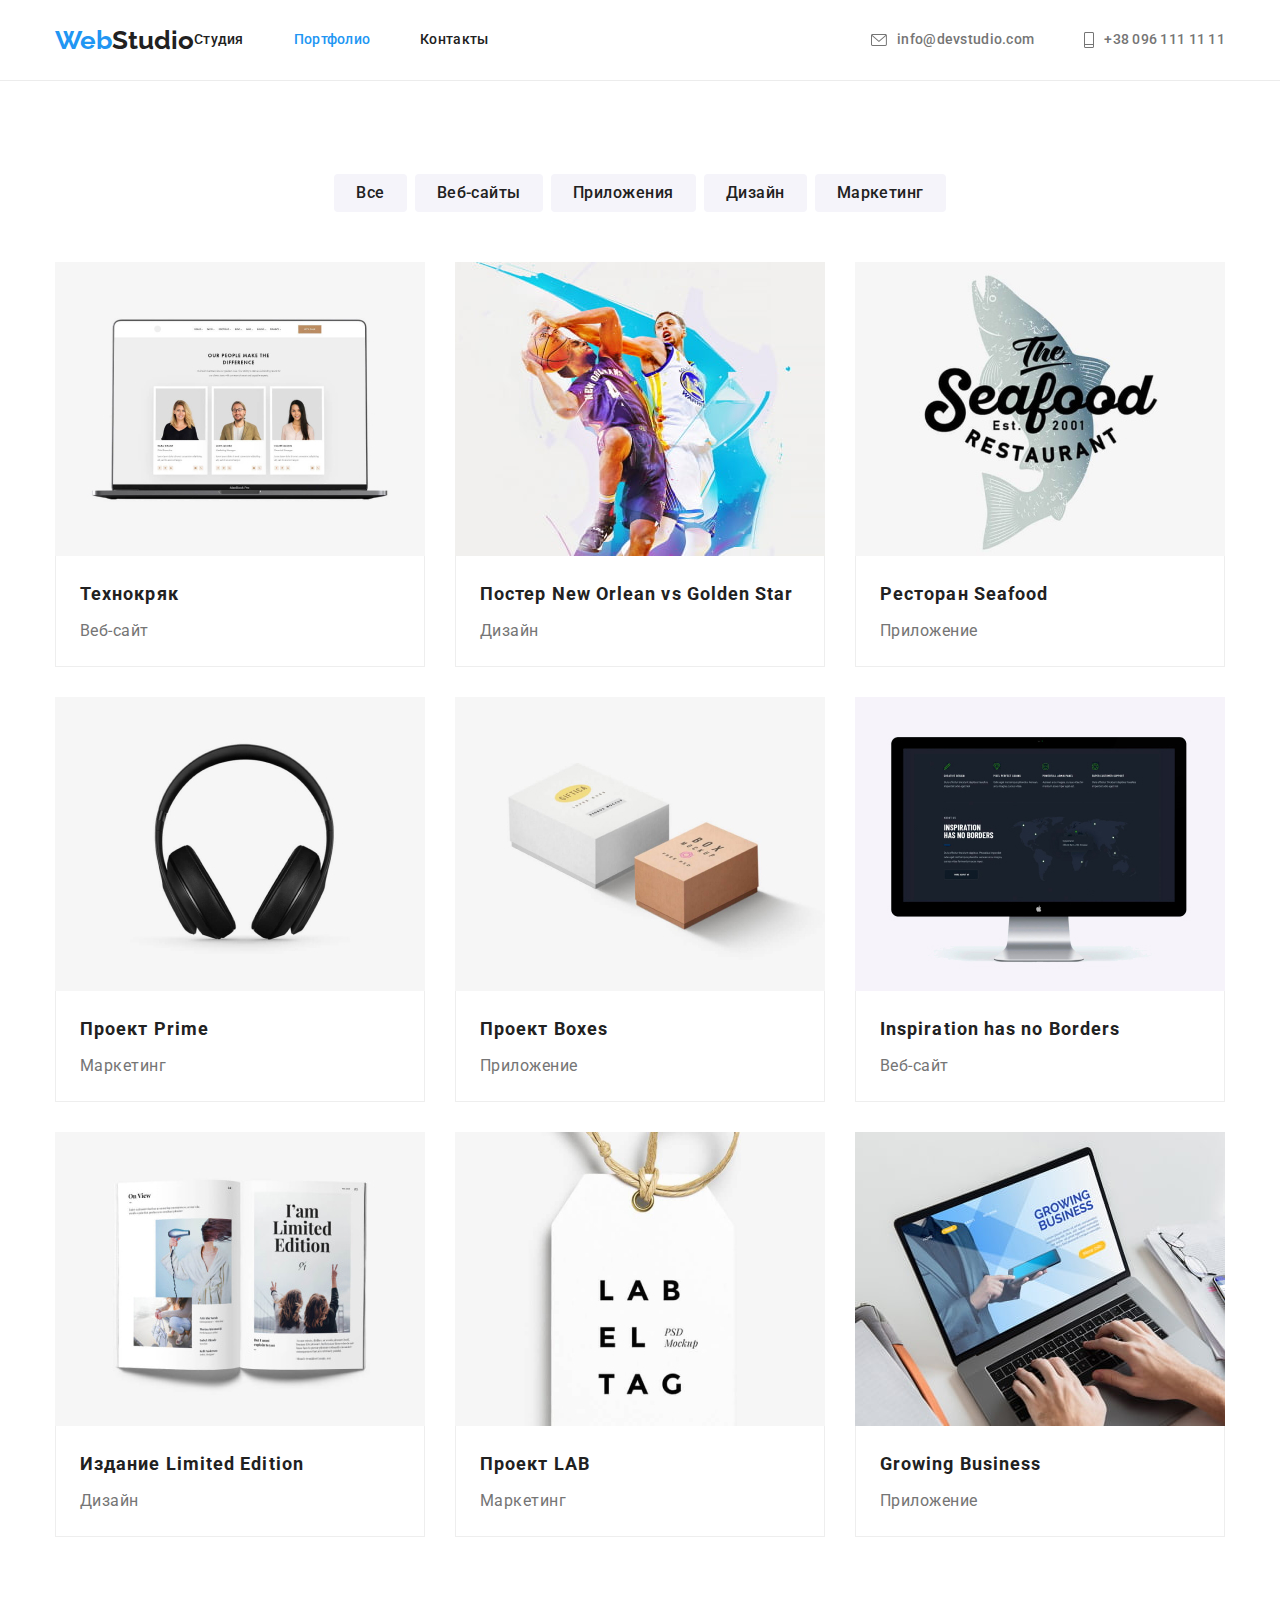
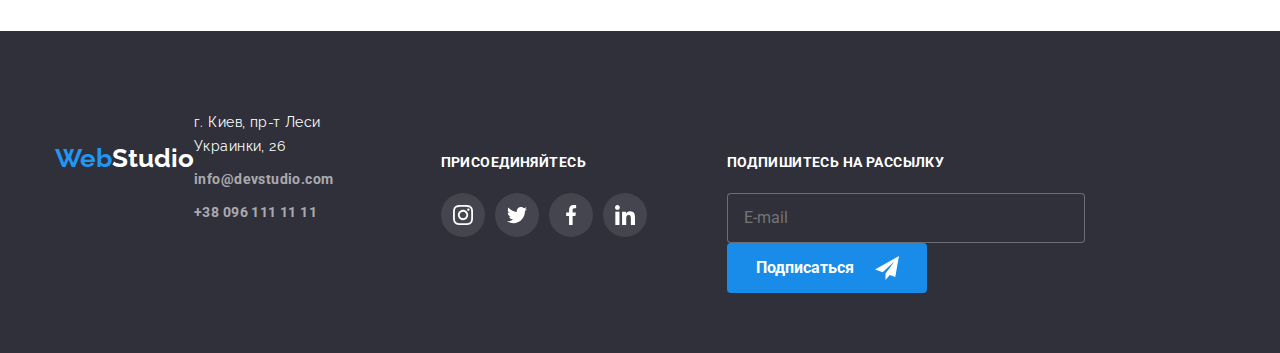
==== commit 2aa7ec3f: "Update portfolio.html" ====
--- a/portfolio.html
+++ b/portfolio.html
@@ -19,8 +19,8 @@
       rel="stylesheet"
     />
     <link rel="stylesheet" href="./css/reset.css" />
-    <!-- <link rel="stylesheet" href="./css/style.css" /> -->
-    <link rel="stylesheet" href="./css/main.min.css" />
+    <link rel="stylesheet" href="./css/style.css" />
+    <!-- <link rel="stylesheet" href="./css/main.min.css" /> -->
   </head>
   <body>
     <header class="header">
--- a/css/main.min.css
+++ b/css/main.min.css
@@ -1 +1 @@
-:root{--accent-color: #2196f3;--hero-btn-color: #2196f3;--hero-title-color: #ffffff;--main-title-color: #212121;--main-text-color: #757575;--typical-margin: 30px}p,h1,h2,h3,h4,h5,h6{margin:0}ul,ol{margin:0;padding-left:0}button{cursor:pointer}img{display:block;max-width:100%;height:auto}body{font-size:14px;font-family:"Roboto",sans-serif;color:var(--main-title-color)}.container{width:1200px;margin:0 auto;padding:0 15px}.hidden-title{width:1px;height:1px;overflow:hidden;opacity:0;margin:-1px}.visually-hidden{position:absolute;white-space:nowrap;width:1px;height:1px;overflow:hidden;border:0;padding:0;clip:rect(0 0 0 0);clip-path:inset(50%);margin:-1px}.nav{display:flex}.nav__link{list-style-type:none;font-family:"Roboto",sans-serif;font-style:normal;font-size:14px;font-weight:500;line-height:1.14;letter-spacing:.02em;color:var(--main-title-color);padding:32px 0;display:flex;position:relative}.header{border-bottom:1px solid #ececec}.header .container{display:flex;align-items:center}.nav__item{list-style-type:none}.nav__item:not(:last-child){margin-right:50px}.nav.current::after{content:"";position:absolute;width:100%;height:4px;background-color:var(--hero-btn-color);border-radius:2px;left:0;bottom:0}.contacts__nav{font-family:"Roboto",sans-serif;font-style:normal;font-size:14px;font-weight:500;line-height:1.14;letter-spacing:.02em;font-weight:500;font-size:14px;line-height:1.14;letter-spacing:.02em;color:var(--main-text-color);display:flex;padding:32px 0}.contacts__nav .link:hover,.contacts__nav .link:focus{color:var(--accent-color);text-shadow:0px 4px 4px rgba(0,0,0,.25);transition:color 250ms cubic-bezier(0.4, 0, 0.2, 1);transition:text-shadow 250ms cubic-bezier(0.4, 0, 0.2, 1)}.contacts{list-style-type:none;display:flex;margin-left:auto}.contacts__item:not(:last-child){margin-right:50px}.link:hover,.link:focus{color:var(--accent-color);text-shadow:0px 4px 4px rgba(0,0,0,.25);transition:color 250ms cubic-bezier(0.4, 0, 0.2, 1);transition:text-shadow 250ms cubic-bezier(0.4, 0, 0.2, 1)}.contacts__icon{display:flex;align-items:center;justify-content:center;margin-right:10px;fill:currentColor}.logo{font-family:"Raleway",sans-serif;font-style:normal;font-weight:700;font-size:26px;line-height:1.19;display:flex;align-items:center;margin-right:93px}.logo__link{display:flex}.logo-text--blue{color:var(--accent-color)}.logo-text--dark{color:var(--main-title-color)}.hero{background-color:#2f303a;background-image:linear-gradient(rgba(47, 48, 58, 0.4), rgba(47, 48, 58, 0.4)),url(../img/hero-bg.jpg);background-repeat:no-repeat;background-position:center;background-size:cover;max-width:1600px;margin:0 auto;text-align:center;padding:200px 0}.title{font-size:36px;font-weight:700;line-height:1.17;letter-spacing:.03em;text-align:center;color:var(--main-title-color);margin-bottom:50px}.hero__title{font-weight:900;font-size:44px;line-height:1.36;letter-spacing:.06em;text-transform:uppercase;color:var(--hero-title-color);text-align:center;max-width:696px;margin:0 auto;margin-bottom:var(--typical-margin)}.hero__btn{cursor:pointer;font-family:inherit;font-weight:700;font-size:16px;line-height:1.88;letter-spacing:.06em;color:#fff;background-color:var(--hero-btn-color);display:inline-block;padding:10px 32px;margin:0 auto;border:none;border-radius:4px}.section-btn:hover,.section-btn:focus{background:#188ce8;box-shadow:0px 4px 4px rgba(0,0,0,.15);border-radius:4px;transition:background 250ms cubic-bezier(0.4, 0, 0.2, 1);transition:box-shadow 250ms cubic-bezier(0.4, 0, 0.2, 1)}.about{padding:94px 0}.about-list{list-style-type:none;padding:0;display:flex;flex-wrap:nowrap}.about-list .about-content__text{flex-basis:25%}.about-list__card{height:120px;display:flex;align-items:center;justify-content:center;background:#f5f4fa;border-radius:4px}.about-content{max-width:270px}.about-list__item:not(:last-child){margin-right:30px}.about-content__title{font-size:14px;font-weight:700;line-height:1.14;letter-spacing:.03em;text-transform:uppercase;color:var(--main-title-color);margin-top:30px;margin-bottom:10px}.about-content__text{font-size:400;font-weight:700;line-height:1.71;letter-spacing:.03em;color:var(--main-text-color);min-width:270px;height:75px}.gallery{padding-bottom:94px}.gallery-list{list-style-type:none;display:flex;flex-wrap:nowrap;margin:-15px}.gallery-list__item{flex-basis:calc(33.3333333333% - 30px);margin:15px;position:relative}.gallery-list__label{font-size:14px;font-weight:700;line-height:1.14;letter-spacing:.03em;text-transform:uppercase;display:flex;justify-content:center;text-align:center;color:#fff;position:absolute;bottom:0;left:0;width:100%;height:70px;background-color:rgba(47,48,58,.8);text-align:center;padding:27px 0}.team{background-color:#f5f4fa;padding:94px 0}.team-list{list-style-type:none;display:flex}.team-list__item{width:calc((100% - 30px)/4);background-color:var(--hero-title-color);box-shadow:0px 1px 3px rgba(0,0,0,.12),0px 1px 1px rgba(0,0,0,.14),0px 2px 1px rgba(0,0,0,.2);border-radius:0px 0px 4px 4px}.team-list__item:not(:last-child){margin-right:30px}.team-list__card{padding-top:var(--typical-margin);padding-bottom:var(--typical-margin)}.team-list__title{font-weight:500;font-size:16px;line-height:1.19;letter-spacing:.03em;text-align:center;color:var(--main-title-color);margin-bottom:10px}.team-list__text{font-weight:400;font-size:16px;line-height:1.19;letter-spacing:.03em;text-align:center;color:var(--main-text-color);margin-bottom:16px}.team-soc{list-style-type:none;display:flex;justify-content:center}.team-soc__item{width:44px;height:44px;margin-right:10px}.team-soc__item:last-child{margin-right:0}.team-soc__link{width:100%;height:100%;background-color:var(--hero-title-color);border-radius:50%;display:flex;align-items:center;justify-content:center;fill:#afb1b8}.team-soc__link:hover,.team-soc__link:focus{background-color:#2196f3;transition:background-color 250ms cubic-bezier(0.4, 0, 0.2, 1)}.team-soc__link:hover .team-soc__icon,.team-soc__link:hover .team-soc__icon,.team-soc__link:focus .team-soc__icon,.team-soc__link:focus .team-soc__icon{fill:#fff;transition:fill 250ms cubic-bezier(0.4, 0, 0.2, 1)}.clients{padding:94px 0}.clients-list{list-style-type:none;display:flex;justify-content:center}.clients-list__item{width:170px;height:92px;margin-right:var(--typical-margin);border-radius:4px;outline:1px solid #afb1b8}.clients-list__item:last-child{margin-right:0}.clients-list__item:hover,.clients-list__item:focus{outline:1px solid var(--accent-color);transition:outline 250ms cubic-bezier(0.4, 0, 0.2, 1)}.clients-list__link{width:100%;height:100%;display:flex;align-items:center;justify-content:center;fill:#afb1b8}.clients-list__link:hover,.clients-list__link:focus{fill:var(--accent-color);transition:fill 250ms cubic-bezier(0.4, 0, 0.2, 1)}.section{padding:94px 0}.btn-list{list-style-type:none;display:flex;justify-content:center;margin-bottom:50px}.btn-list__text{font-weight:500;font-size:16px;line-height:1.62;letter-spacing:.03em;text-align:center;cursor:pointer;color:var(--main-title-color);background:#f5f4fa;display:inline-block;border:none;border-radius:4px;padding:6px 22px}.btn-list__text .current:hover .btn-list__text .current:focus{background-color:var(--hero-btn-color);color:var(--hero-title-color)}.btn-list__text:hover,.btn-list__text:focus{background-color:var(--hero-btn-color);color:var(--hero-title-color);box-shadow:0px 3px 1px rgba(0,0,0,.1),0px 1px 2px rgba(0,0,0,.08),0px 2px 2px rgba(0,0,0,.12);transition:background-color 250ms cubic-bezier(0.4, 0, 0.2, 1);transition:color 250ms cubic-bezier(0.4, 0, 0.2, 1);transition:box-shadow 250ms cubic-bezier(0.4, 0, 0.2, 1)}.btn-list__item:not(:last-child){margin-right:8px}.benefits{list-style-type:none;display:flex;flex-wrap:wrap;justify-content:center;margin-top:-30px;margin-left:-30px}.benefits .benefits-list{flex-basis:calc(33.3333333333% - 30px);margin-left:var(--typical-margin);margin-top:var(--typical-margin);max-width:370px;background:var(--hero-title-color)}.benefits-list:hover .benefits-item__top-text{transform:translateY(0);display:flex}.benefits-item__card{position:relative;overflow:hidden}.benefits-item__top-text{font-size:18px;font-weight:400;line-height:1.56;letter-spacing:.03em;font-family:"Roboto";font-style:normal;position:absolute;top:0;color:var(--hero-title-color);background:rgba(33,150,243,.9);box-shadow:0px 4px 4px rgba(0,0,0,.25);height:100%;line-height:1.5555555556;text-align:left;padding:63px 24px;display:flex;align-items:center;transform:translateY(101%);transition:transform 250ms cubic-bezier(0.4, 0, 0.2, 1)}.benefits-list__link{display:flex;display:inline-block}.benefits-list__link:hover,.benefits-list__link:focus{box-shadow:0px 1px 1px rgba(0,0,0,.12),0px 4px 4px rgba(0,0,0,.06),1px 4px 6px rgba(0,0,0,.16);transition:box-shadow 250ms cubic-bezier(0.4, 0, 0.2, 1)}.benefits-content{padding:20px 24px;border-right:1px solid #eee;border-left:1px solid #eee;border-bottom:1px solid #eee}.benefits-content__title{font-size:18px;font-weight:2;line-height:.06em;letter-spacing:.03em;color:var(--main-title-color);margin-bottom:4px}.benefits-content__text{font-size:16px;font-weight:400;line-height:1.88;letter-spacing:.03em;color:var(--main-text-color)}.current{color:var(--hero-btn-color)}.footer{background-color:#2f303a;padding:60px 0}.footer .container{display:flex;align-items:baseline}.footer__logo{margin-right:70px}.logo-text--white{color:var(--hero-title-color)}.footer-content{max-width:231px;min-height:81px;margin-top:20px}.footer-content__item{list-style-type:none}.footer-contacts__address{font-size:400;font-weight:700;line-height:1.71;letter-spacing:.03em;font-style:normal;color:var(--hero-title-color);margin-bottom:9px}.footer-contacts__link{font-family:"Roboto",sans-serif;font-style:normal;font-size:400;font-weight:700;line-height:1.71;letter-spacing:.03em;color:rgba(255,255,255,.6)}.footer-contacts__link:not(:last-child){margin-bottom:9px}.footer-slogan{margin-right:70px}.footer-slogan-title{font-size:1.14;font-weight:700;line-height:1.71;letter-spacing:.03em;font-family:"Roboto",sans-serif;font-style:normal;text-transform:uppercase;color:#fff;margin-bottom:20px;text-align:left}.footer-list{list-style-type:none;display:flex;justify-content:center}.footer-list__item{width:44px;height:44px;margin-right:10px}.footer-list__link{width:100%;height:100%;background:rgba(255,255,255,.1);border-radius:50%;display:flex;align-items:center;justify-content:center;fill:var(--hero-title-color)}.footer-list__link:hover,.footer-list__link:focus{background-color:#2196f3;transition:background-color 250ms cubic-bezier(0.4, 0, 0.2, 1)}.footer-newsletter{width:570px;height:auto}.footer-form{display:flex;flex-wrap:wrap;justify-content:space-between}.footer-form__input{width:358px;height:50px;border:1px solid rgba(255,255,255,.3);border-radius:4px;background-color:#2f303a;font-family:"Roboto",sans-serif;font-style:normal;font-size:16px;font-weight:400;line-height:1.25;letter-spacing:.03em;color:rgba(255,255,255,.6);padding-left:16px}.footer-wrap{position:relative}.footer-wrap__btn{background-color:#188ce8;color:#fff;width:200px;height:50px;font-size:16px;font-weight:700;line-height:1.88;letter-spacing:.06em;padding:10px 10px 10px 29px;border:none;border-radius:4px;display:flex}.footer-wrap__send-icon{position:absolute;right:28px;top:50%;transform:translateY(-50%);fill:#fff}.backdrop{width:100vw;height:100vh;background:rgba(0,0,0,.2);position:fixed;top:0;transition:opacity 300ms,visibility 300ms}.modal{width:528px;background-color:#fff;border-radius:4px;position:absolute;top:50%;left:50%;transform:translate(-50%, -50%) scale(1);transition:transform 300ms;padding:40px}.backdrop.is-hidden .modal{transform:translate(-50%, -50%) scale(0);opacity:0}.modal-close-btn{position:absolute;right:8px;top:8px;border:none;background-color:inherit}.modal-close-icon{width:30px;height:30px;background-color:#fff;border:1px solid rgba(0,0,0,.1);border-radius:50%;display:flex;align-items:center;justify-content:center;padding:6px}.modal-close-icon:hover,.modal-close-icon:focus{fill:#2196f3;transition:background-color 250ms cubic-bezier(0.4, 0, 0.2, 1)}.is-hidden{visibility:hidden;opacity:0;pointer-events:none}.no-scroll{overflow:hidden}.form-title{font-size:20px;font-weight:1.15;line-height:1.71;letter-spacing:.03em;text-align:center;margin-bottom:12px}.form-group{display:flex;flex-direction:column;width:100%;margin-bottom:10px}.form-label{margin-bottom:4px;font-weight:400;font-size:12px;line-height:1.16;letter-spacing:.01em;color:#757575}.form-input{width:448px;height:40px;border:1px solid rgba(33,33,33,.2);border-radius:4px;padding-left:42px}.form-input:focus{border:1px solid #2196f3;border-radius:4px}.form-group input::placeholder{font-size:400;font-weight:1.14;line-height:.01em;letter-spacing:.03em;color:rgba(117,117,117,.5)}.input-wrap{position:relative;outline:none}.modal-icon{position:absolute;left:12px;top:50%;transform:translateY(-50%)}.form-input:focus+.modal-icon{fill:var(--accent-color)}.form-area{margin-bottom:20px}textarea{width:100%;height:120px;border:1px solid rgba(33,33,33,.2);border-radius:4px;resize:none;padding:12px 16px}.form-text:focus{border:1px solid #2196f3;border-radius:4px}.form-check{display:block;margin-bottom:30px;display:flex;align-items:center;justify-content:center}.input-check{width:16px;height:15px}.check-text{font-size:400;font-weight:700;line-height:1.71;letter-spacing:.03em;color:#757575;display:flex;align-items:center;margin-right:4px}.check-text::before{content:"";width:16px;height:15px;border:2px solid #212121;border-radius:3px;margin-right:8.38px}.input-check:checked+.check-text::before{background-color:var(--accent-color);background-image:url(../img/checked.svg);border:none;background-repeat:no-repeat;background-position:center}.input-check:focus+.check-text::before::before{border-color:var(--accent-color)}.check-terms{font-size:400;font-weight:700;line-height:1.71;letter-spacing:.03em;text-decoration-line:underline;color:var(--accent-color)}.btn-modal{background-color:#188ce8;color:#fff;width:200px;height:50px;font-weight:700;font-size:16px;line-height:1.88;letter-spacing:.06em;display:inline-block;padding:10px 55px;margin:0 auto;border:none;border-radius:4px;display:flex;justify-content:center}.btn-modal:hover,.btn-modal:focus{box-shadow:0px 4px 4px rgba(0,0,0,.25)}/*# sourceMappingURL=main.min.css.map */+:root{--accent-color: #2196f3;--hero-btn-color: #2196f3;--hero-title-color: #ffffff;--main-title-color: #212121;--main-text-color: #757575;--typical-margin: 30px}p,h1,h2,h3,h4,h5,h6{margin:0}ul,ol{margin:0;padding-left:0}button{cursor:pointer}img{display:block;max-width:100%;height:auto}body{font-size:14px;font-family:"Roboto",sans-serif;color:var(--main-title-color)}.container{width:1200px;margin:0 auto;padding:0 15px}.hidden-title{width:1px;height:1px;overflow:hidden;opacity:0;margin:-1px}.visually-hidden{position:absolute;white-space:nowrap;width:1px;height:1px;overflow:hidden;border:0;padding:0;clip:rect(0 0 0 0);clip-path:inset(50%);margin:-1px}.nav{display:flex}.nav__link{list-style-type:none;font-family:"Roboto",sans-serif;font-style:normal;font-size:14px;font-weight:500;line-height:1.14;letter-spacing:.02em;color:var(--main-title-color);padding:32px 0;display:block;position:relative}.header{border-bottom:1px solid #ececec}.header .container{display:flex;align-items:center}.nav__item{list-style-type:none}.nav__item:not(:last-child){margin-right:50px}.nav__link.current::after{content:"";position:absolute;width:100%;height:4px;background-color:var(--hero-btn-color);border-radius:2px;left:0;bottom:0}.contacts__nav{font-family:"Roboto",sans-serif;font-style:normal;font-size:14px;font-weight:500;line-height:1.14;letter-spacing:.02em;font-weight:500;font-size:14px;line-height:1.14;letter-spacing:.02em;color:var(--main-text-color);display:flex;padding:32px 0}.contacts__nav .link:hover,.contacts__nav .link:focus{color:var(--accent-color);text-shadow:0px 4px 4px rgba(0,0,0,.25);transition:color 250ms cubic-bezier(0.4, 0, 0.2, 1);transition:text-shadow 250ms cubic-bezier(0.4, 0, 0.2, 1)}.contacts{list-style-type:none;display:flex;margin-left:auto}.contacts__item:not(:last-child){margin-right:50px}.link:hover,.link:focus{color:var(--accent-color);text-shadow:0px 4px 4px rgba(0,0,0,.25);transition:color 250ms cubic-bezier(0.4, 0, 0.2, 1);transition:text-shadow 250ms cubic-bezier(0.4, 0, 0.2, 1)}.contacts__icon{display:flex;align-items:center;justify-content:center;margin-right:10px;fill:currentColor}.logo{font-family:"Raleway",sans-serif;font-style:normal;font-weight:700;font-size:26px;line-height:1.19;display:flex;align-items:center}.logo__link{display:flex}.logo__text{display:flex;margin-right:93px}.logo-text--blue{color:var(--accent-color)}.logo-text--dark{color:var(--main-title-color)}.hero{background-color:#2f303a;background-image:linear-gradient(rgba(47, 48, 58, 0.4), rgba(47, 48, 58, 0.4)),url(../img/hero-bg.jpg);background-repeat:no-repeat;background-position:center;background-size:cover;max-width:1600px;margin:0 auto;text-align:center;padding:200px 0}.title{font-size:36px;font-weight:700;line-height:1.17;letter-spacing:.03em;text-align:center;color:var(--main-title-color);margin-bottom:50px}.hero__title{font-weight:900;font-size:44px;line-height:1.36;letter-spacing:.06em;text-transform:uppercase;color:var(--hero-title-color);text-align:center;max-width:696px;margin:0 auto;margin-bottom:var(--typical-margin)}.hero__btn{cursor:pointer;font-family:inherit;font-weight:700;font-size:16px;line-height:1.88;letter-spacing:.06em;color:#fff;background-color:var(--hero-btn-color);display:inline-block;padding:10px 32px;margin:0 auto;border:none;border-radius:4px}.section-btn:hover,.section-btn:focus{background:#188ce8;box-shadow:0px 4px 4px rgba(0,0,0,.15);border-radius:4px;transition:background 250ms cubic-bezier(0.4, 0, 0.2, 1);transition:box-shadow 250ms cubic-bezier(0.4, 0, 0.2, 1)}.about{padding:94px 0}.about-list{list-style-type:none;padding:0;display:flex;flex-wrap:nowrap}.about-list .about-content__text{flex-basis:25%}.about-list__card{height:120px;display:flex;align-items:center;justify-content:center;background:#f5f4fa;border-radius:4px}.about-content{max-width:270px}.about-list__item:not(:last-child){margin-right:30px}.about-content__title{font-size:14px;font-weight:700;line-height:1.14;letter-spacing:.03em;text-transform:uppercase;color:var(--main-title-color);margin-top:30px;margin-bottom:10px}.about-content__text{font-size:400;font-weight:700;line-height:1.71;letter-spacing:.03em;color:var(--main-text-color);min-width:270px;height:75px}.gallery{padding-bottom:94px}.gallery-list{list-style-type:none;display:flex;flex-wrap:nowrap;margin:-15px}.gallery-list__item{flex-basis:calc(33.3333333333% - 30px);margin:15px;position:relative}.gallery-list__label{font-size:14px;font-weight:700;line-height:1.14;letter-spacing:.03em;text-transform:uppercase;display:flex;justify-content:center;text-align:center;color:#fff;position:absolute;bottom:0;left:0;width:100%;height:70px;background-color:rgba(47,48,58,.8);text-align:center;padding:27px 0}.team{background-color:#f5f4fa;padding:94px 0}.team-list{list-style-type:none;display:flex}.team-list__item{width:calc((100% - 30px)/4);background-color:var(--hero-title-color);box-shadow:0px 1px 3px rgba(0,0,0,.12),0px 1px 1px rgba(0,0,0,.14),0px 2px 1px rgba(0,0,0,.2);border-radius:0px 0px 4px 4px}.team-list__item:not(:last-child){margin-right:30px}.team-list__card{padding-top:var(--typical-margin);padding-bottom:var(--typical-margin)}.team-list__title{font-weight:500;font-size:16px;line-height:1.19;letter-spacing:.03em;text-align:center;color:var(--main-title-color);margin-bottom:10px}.team-list__text{font-weight:400;font-size:16px;line-height:1.19;letter-spacing:.03em;text-align:center;color:var(--main-text-color);margin-bottom:16px}.team-soc{list-style-type:none;display:flex;justify-content:center}.team-soc__item{width:44px;height:44px;margin-right:10px}.team-soc__item:last-child{margin-right:0}.team-soc__link{width:100%;height:100%;background-color:var(--hero-title-color);border-radius:50%;display:flex;align-items:center;justify-content:center;fill:#afb1b8}.team-soc__link:hover,.team-soc__link:focus{background-color:#2196f3;transition:background-color 250ms cubic-bezier(0.4, 0, 0.2, 1)}.team-soc__link:hover .team-soc__icon,.team-soc__link:hover .team-soc__icon,.team-soc__link:focus .team-soc__icon,.team-soc__link:focus .team-soc__icon{fill:#fff;transition:fill 250ms cubic-bezier(0.4, 0, 0.2, 1)}.clients{padding:94px 0}.clients-list{list-style-type:none;display:flex;justify-content:center}.clients-list__item{width:170px;height:92px;margin-right:var(--typical-margin);border-radius:4px;outline:1px solid #afb1b8}.clients-list__item:last-child{margin-right:0}.clients-list__item:hover,.clients-list__item:focus{outline:1px solid var(--accent-color);transition:outline 250ms cubic-bezier(0.4, 0, 0.2, 1)}.clients-list__link{width:100%;height:100%;display:flex;align-items:center;justify-content:center;fill:#afb1b8}.clients-list__link:hover,.clients-list__link:focus{fill:var(--accent-color);transition:fill 250ms cubic-bezier(0.4, 0, 0.2, 1)}.section{padding:94px 0}.btn-list{list-style-type:none;display:flex;justify-content:center;margin-bottom:50px}.btn-list__text{font-weight:500;font-size:16px;line-height:1.62;letter-spacing:.03em;text-align:center;cursor:pointer;color:var(--main-title-color);background:#f5f4fa;display:inline-block;border:none;border-radius:4px;padding:6px 22px}.btn-list__text .current:hover .btn-list__text .current:focus{background-color:var(--hero-btn-color);color:var(--hero-title-color)}.btn-list__text:hover,.btn-list__text:focus{background-color:var(--hero-btn-color);color:var(--hero-title-color);box-shadow:0px 3px 1px rgba(0,0,0,.1),0px 1px 2px rgba(0,0,0,.08),0px 2px 2px rgba(0,0,0,.12);transition:background-color 250ms cubic-bezier(0.4, 0, 0.2, 1);transition:color 250ms cubic-bezier(0.4, 0, 0.2, 1);transition:box-shadow 250ms cubic-bezier(0.4, 0, 0.2, 1)}.btn-list__item:not(:last-child){margin-right:8px}.benefits{list-style-type:none;display:flex;flex-wrap:wrap;justify-content:center;margin-top:-30px;margin-left:-30px}.benefits .benefits-list{flex-basis:calc(33.3333333333% - 30px);margin-left:var(--typical-margin);margin-top:var(--typical-margin);max-width:370px;background:var(--hero-title-color)}.benefits-list:hover .benefits-item__top-text{transform:translateY(0);display:flex}.benefits-item__card{position:relative;overflow:hidden}.benefits-item__top-text{font-size:18px;font-weight:400;line-height:1.56;letter-spacing:.03em;font-family:"Roboto";font-style:normal;position:absolute;top:0;color:var(--hero-title-color);background:rgba(33,150,243,.9);box-shadow:0px 4px 4px rgba(0,0,0,.25);height:100%;line-height:1.5555555556;text-align:left;padding:63px 24px;display:flex;align-items:center;transform:translateY(101%);transition:transform 250ms cubic-bezier(0.4, 0, 0.2, 1)}.benefits-list__link{display:flex;display:inline-block}.benefits-list__link:hover,.benefits-list__link:focus{box-shadow:0px 1px 1px rgba(0,0,0,.12),0px 4px 4px rgba(0,0,0,.06),1px 4px 6px rgba(0,0,0,.16);transition:box-shadow 250ms cubic-bezier(0.4, 0, 0.2, 1)}.benefits-content{padding:20px 24px;border-right:1px solid #eee;border-left:1px solid #eee;border-bottom:1px solid #eee}.benefits-content__title{font-size:18px;font-weight:2;line-height:.06em;letter-spacing:.03em;color:var(--main-title-color);margin-bottom:4px}.benefits-content__text{font-size:16px;font-weight:400;line-height:1.88;letter-spacing:.03em;color:var(--main-text-color)}.current{color:var(--hero-btn-color)}.footer{background-color:#2f303a;padding:60px 0}.footer .container{display:flex;align-items:baseline}.footer__logo{margin-right:70px}.logo-text--white{color:var(--hero-title-color)}.footer-content{max-width:231px;min-height:81px;margin-top:20px}.footer-content__item{list-style-type:none}.footer-contacts__address{font-size:400;font-weight:700;line-height:1.71;letter-spacing:.03em;font-style:normal;color:var(--hero-title-color);margin-bottom:9px}.footer-contacts__link{font-family:"Roboto",sans-serif;font-style:normal;font-size:400;font-weight:700;line-height:1.71;letter-spacing:.03em;color:rgba(255,255,255,.6)}.footer-contacts__link:not(:last-child){margin-bottom:9px}.footer-slogan{margin-right:70px}.footer-slogan-title{font-size:1.14;font-weight:700;line-height:1.71;letter-spacing:.03em;font-family:"Roboto",sans-serif;font-style:normal;text-transform:uppercase;color:#fff;margin-bottom:20px;text-align:left}.footer-list{list-style-type:none;display:flex;justify-content:center}.footer-list__item{width:44px;height:44px;margin-right:10px}.footer-list__link{width:100%;height:100%;background:rgba(255,255,255,.1);border-radius:50%;display:flex;align-items:center;justify-content:center;fill:var(--hero-title-color)}.footer-list__link:hover,.footer-list__link:focus{background-color:#2196f3;transition:background-color 250ms cubic-bezier(0.4, 0, 0.2, 1)}.footer-newsletter{width:570px;height:auto}.footer-form{display:flex;flex-wrap:wrap;justify-content:space-between}.footer-form__input{width:358px;height:50px;border:1px solid rgba(255,255,255,.3);border-radius:4px;background-color:#2f303a;font-family:"Roboto",sans-serif;font-style:normal;font-size:16px;font-weight:400;line-height:1.25;letter-spacing:.03em;color:rgba(255,255,255,.6);padding-left:16px}.footer-wrap{position:relative}.footer-wrap__btn{background-color:#188ce8;color:#fff;width:200px;height:50px;font-size:16px;font-weight:700;line-height:1.88;letter-spacing:.06em;padding:10px 10px 10px 29px;border:none;border-radius:4px;display:flex}.footer-wrap__send-icon{position:absolute;right:28px;top:50%;transform:translateY(-50%);fill:#fff}.backdrop{width:100vw;height:100vh;background-color:rgba(0,0,0,.2);position:fixed;top:0;transition:opacity 300ms,visibility 300ms}.modal{width:528px;background-color:#fff;border-radius:4px;position:absolute;top:50%;left:50%;transform:translate(-50%, -50%) scale(1);transition:transform 300ms;padding:40px}.backdrop.is-hidden .modal{transform:translate(-50%, -50%) scale(0);opacity:0}.modal-close-btn{position:absolute;right:8px;top:8px;border:none;background-color:inherit}.modal-close-icon{width:30px;height:30px;background-color:#fff;border:1px solid rgba(0,0,0,.1);border-radius:50%;display:flex;align-items:center;justify-content:center;padding:6px}.modal-close-icon:hover,.modal-close-icon:focus{fill:#2196f3;transition:background-color 250ms cubic-bezier(0.4, 0, 0.2, 1)}.is-hidden{visibility:hidden;opacity:0;pointer-events:none}.no-scroll{overflow:hidden}.form-title{font-size:20px;font-weight:1.15;line-height:1.71;letter-spacing:.03em;text-align:center;margin-bottom:12px}.form-group{display:flex;flex-direction:column;width:100%;margin-bottom:10px}.form-label{margin-bottom:4px;font-weight:400;font-size:12px;line-height:1.16;letter-spacing:.01em;color:#757575}.form-input{width:448px;height:40px;border:1px solid rgba(33,33,33,.2);border-radius:4px;padding-left:42px}.form-input:focus{border:1px solid #2196f3;border-radius:4px}.form-group input::placeholder{font-size:400;font-weight:1.14;line-height:.01em;letter-spacing:.03em;color:rgba(117,117,117,.5)}.input-wrap{position:relative;outline:none}.modal-icon{position:absolute;left:12px;top:50%;transform:translateY(-50%)}.form-input:focus+.modal-icon{fill:var(--accent-color)}.form-area{margin-bottom:20px}textarea{width:100%;height:120px;border:1px solid rgba(33,33,33,.2);border-radius:4px;resize:none;padding:12px 16px}.form-text:focus{border:1px solid #2196f3;border-radius:4px}.form-check{display:block;margin-bottom:30px;display:flex;align-items:center;justify-content:center}.input-check{width:16px;height:15px}.check-text{font-size:400;font-weight:700;line-height:1.71;letter-spacing:.03em;color:#757575;display:flex;align-items:center;margin-right:4px}.check-text::before{content:"";width:16px;height:15px;border:2px solid #212121;border-radius:3px;margin-right:8.38px}.input-check:checked+.check-text::before{background-color:var(--accent-color);background-image:url(../img/checked.svg);border:none;background-repeat:no-repeat;background-position:center}.input-check:focus+.check-text::before::before{border-color:var(--accent-color)}.check-terms{font-size:400;font-weight:700;line-height:1.71;letter-spacing:.03em;text-decoration-line:underline;color:var(--accent-color)}.btn-modal{background-color:#188ce8;color:#fff;width:200px;height:50px;font-weight:700;font-size:16px;line-height:1.88;letter-spacing:.06em;display:inline-block;padding:10px 55px;margin:0 auto;border:none;border-radius:4px;display:flex;justify-content:center}.btn-modal:hover,.btn-modal:focus{box-shadow:0px 4px 4px rgba(0,0,0,.25)}/*# sourceMappingURL=main.min.css.map */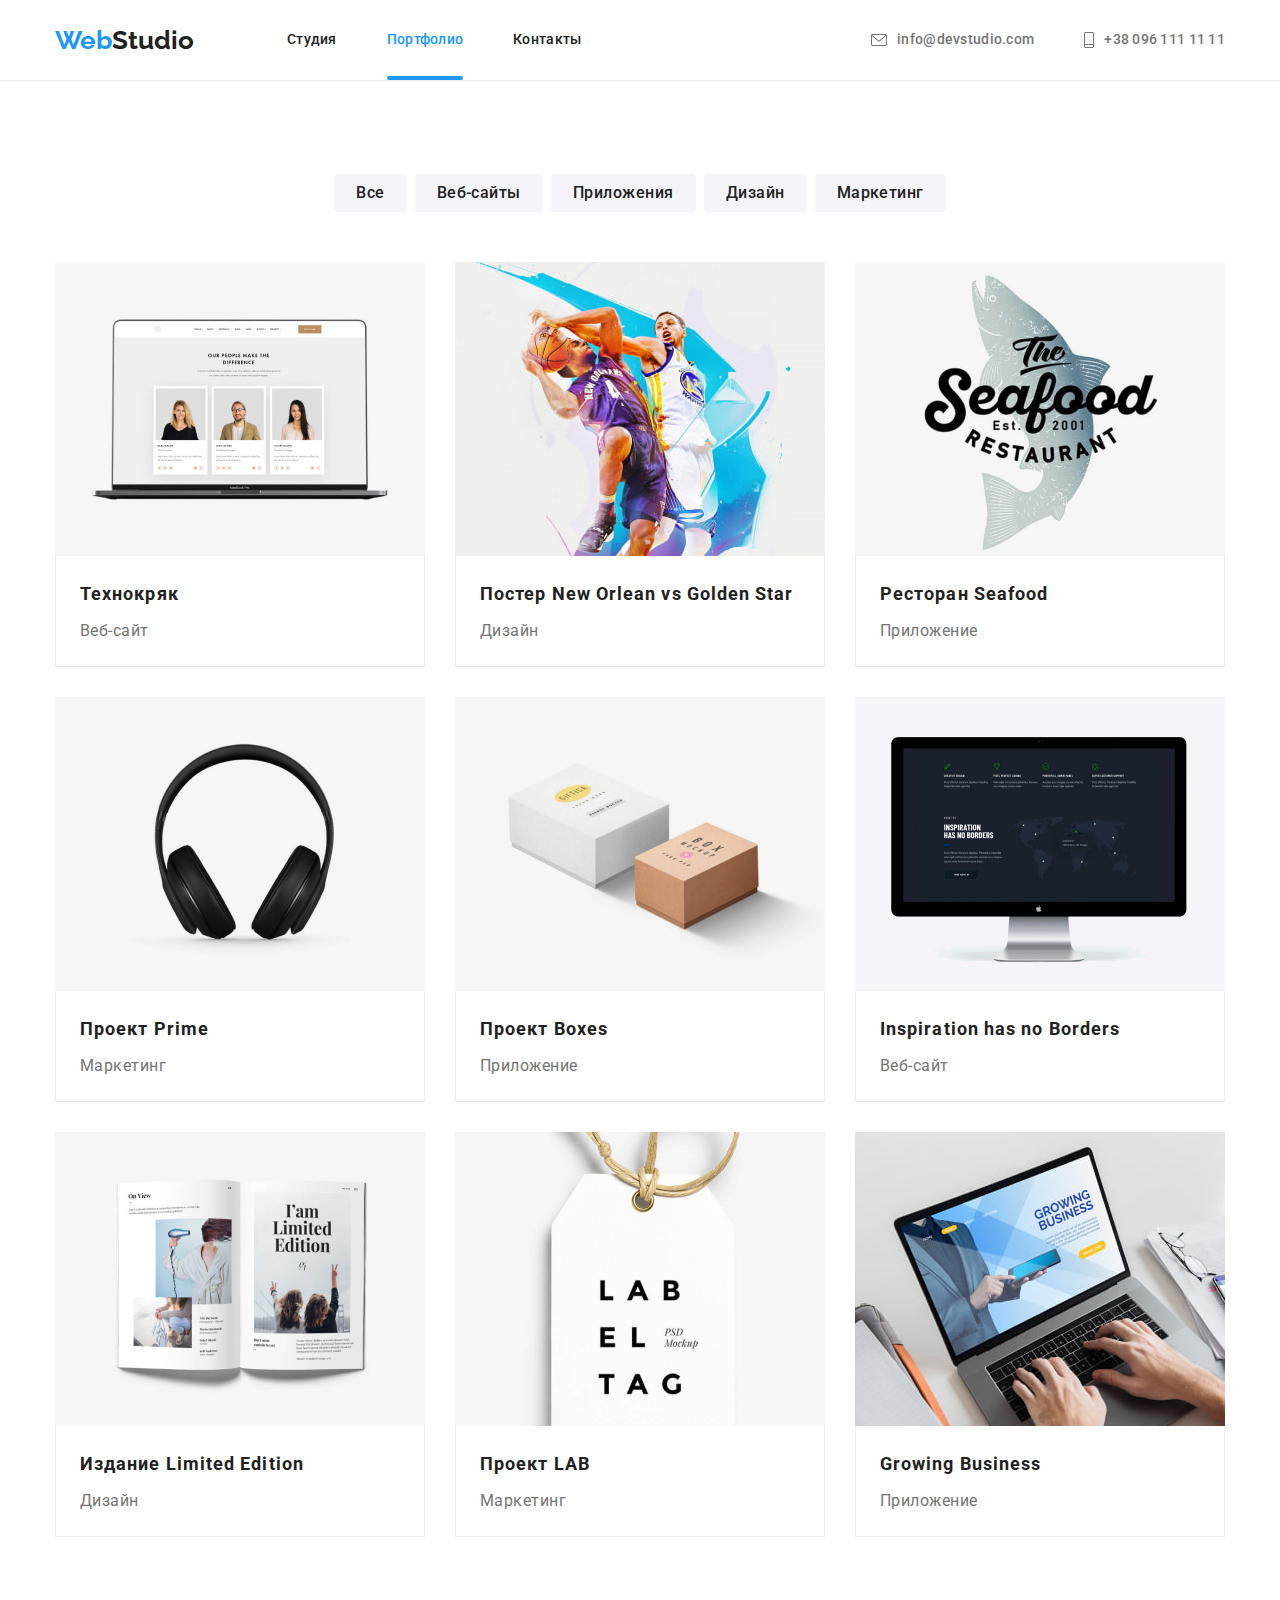
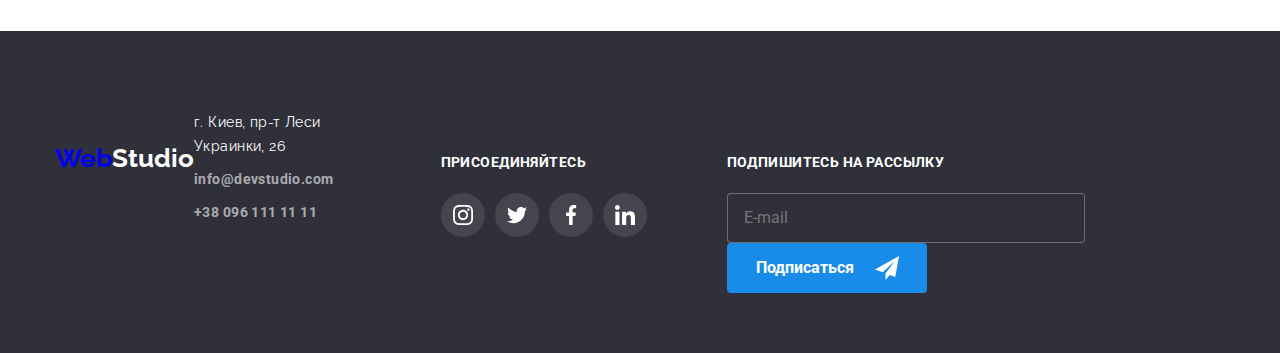
==== commit a94e1ca9: "Update portfolio.html" ====
--- a/portfolio.html
+++ b/portfolio.html
@@ -24,39 +24,39 @@
   </head>
   <body>
     <header class="header">
-      <div class="container">
+      <div class="container header-container">
         <!-- /* ------------WebStudio------------ */ -->
-        <nav class="logo header__logo">
-          <a href="./index.html" class="logo__link logo-text--blue" lang="en"
-            >Web<span class="logo__text logo-text--dark">Studio</span></a
+        <nav class="header-link">
+          <a href="./index.html" class="logo" lang="en"
+            >Web<span class="logo-text">Studio</span></a
           >
           <!-- /* ------------navigation------------ */ -->
-          <ul class="nav">
-            <li class="nav__item">
-              <a href="./index.html" class="nav__link link">Студия</a>
-            </li>
-            <li class="nav__item">
-              <a href="./portfolio.html" class="nav__link link current"
+          <ul class="navigation-list">
+            <li class="navigation-item">
+              <a href="./index.html" class="navigation link">Студия</a>
+            </li>
+            <li class="navigation-item">
+              <a href="./portfolio.html" class="navigation link current"
                 >Портфолио</a
               >
             </li>
-            <li class="nav__item">
-              <a href="#" class="nav__link link">Контакты</a>
+            <li class="navigation-item">
+              <a href="#" class="navigation link">Контакты</a>
             </li>
           </ul>
         </nav>
-        <ul class="contacts">
-          <li class="contacts__item">
-            <a href="mailto:info@devstudio.com" class="contacts__nav link">
-              <svg class="contacts__icon" width="16" height="12">
+        <ul class="header-contacts">
+          <li class="header-contacts-item">
+            <a href="mailto:info@devstudio.com" class="header-nav link">
+              <svg class="contacts-icon" width="16" height="12">
                 <use href="./img/icons.svg#icon-mail"></use>
               </svg>
               info@devstudio.com</a
             >
           </li>
-          <li class="contacts__item">
-            <a href="tel:+380961111111" class="contacts__nav link">
-              <svg class="contacts__icon" width="10" height="16">
+          <li class="header-contacts-item">
+            <a href="tel:+380961111111" class="header-nav link">
+              <svg class="contacts-icon" width="10" height="16">
                 <use href="./img/icons.svg#icon-phone"></use>
               </svg>
               +38 096 111 11 11
--- a/css/style.css
+++ b/css/style.css
@@ -75,36 +75,38 @@
 }
 
 /* ------------WebStudio------------ */
+
 .logo {
   font-family: "Raleway", sans-serif;
   font-style: normal;
   font-weight: 700;
   font-size: 26px;
   line-height: 1.19;
+  color: var(--accent-color);
   display: flex;
   align-items: center;
   margin-right: 93px;
 }
 
-.logo__link {
-  display: flex;
-}
-
-.logo-text--blue {
-  color: var(--accent-color);
-}
-
-.logo-text--dark {
+.header-link {
+  display: flex;
+}
+
+.logo-text {
   color: var(--main-title-color);
 }
 
+.logo-footer {
+  color: var(--hero-title-color);
+}
+
 /* ------------navigation------------ */
 
-.nav {
-  display: flex;
-}
-
-.nav__link {
+.navigation-list {
+  display: flex;
+}
+
+.navigation {
   list-style-type: none;
   font-family: "Roboto", sans-serif;
   font-style: normal;
@@ -125,17 +127,18 @@
 .header .container {
   display: flex;
   align-items: center;
-}
-
-.nav__item {
-  list-style-type: none;
-}
-
-.nav__item:not(:last-child) {
+  text-decoration: none;
+}
+
+.navigation-item {
+  list-style-type: none;
+}
+
+.navigation-item:not(:last-child) {
   margin-right: 50px;
 }
 
-.nav.current::after {
+.navigation.current::after {
   content: "";
   position: absolute;
   width: 100%;
@@ -146,7 +149,7 @@
   bottom: 0;
 }
 
-.contacts__nav {
+.header-nav {
   font-family: "Roboto", sans-serif;
   font-style: normal;
   font-weight: 500;
@@ -158,18 +161,18 @@
   padding: 32px 0;
 }
 
-.contacts {
+.header-contacts {
   list-style-type: none;
   display: flex;
   margin-left: auto;
 }
 
-.contacts__item:not(:last-child) {
+.header-contacts-item:not(:last-child) {
   margin-right: 50px;
 }
 
-.contacts__nav .link:hover,
-.contacts__nav .link:focus {
+.header-nav .link:hover,
+.header-nav .link:focus {
   color: var(--accent-color);
   text-shadow: 0px 4px 4px rgba(0, 0, 0, 0.25);
   transition: color 250ms cubic-bezier(0.4, 0, 0.2, 1);
@@ -184,7 +187,7 @@
   transition: text-shadow 250ms cubic-bezier(0.4, 0, 0.2, 1);
 }
 
-.contacts__icon {
+.contacts-icon {
   display: flex;
   align-items: center;
   justify-content: center;
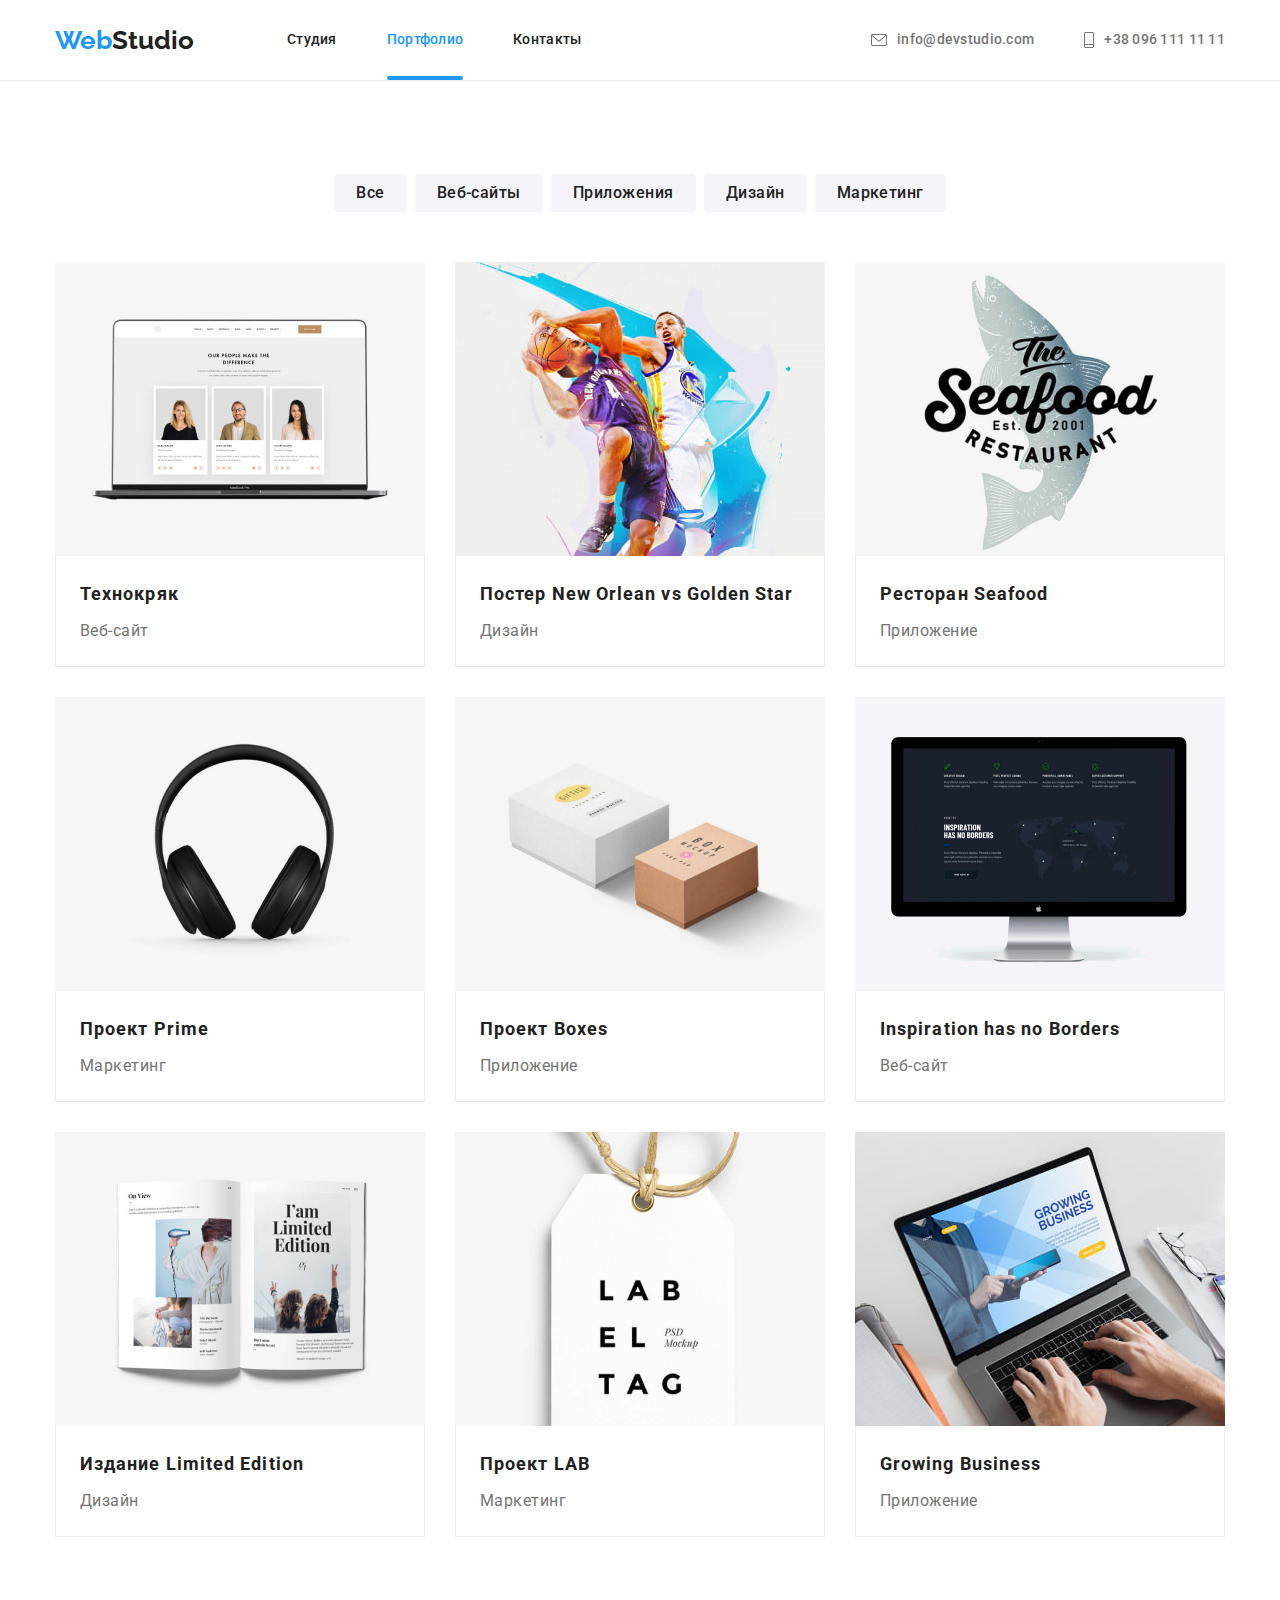
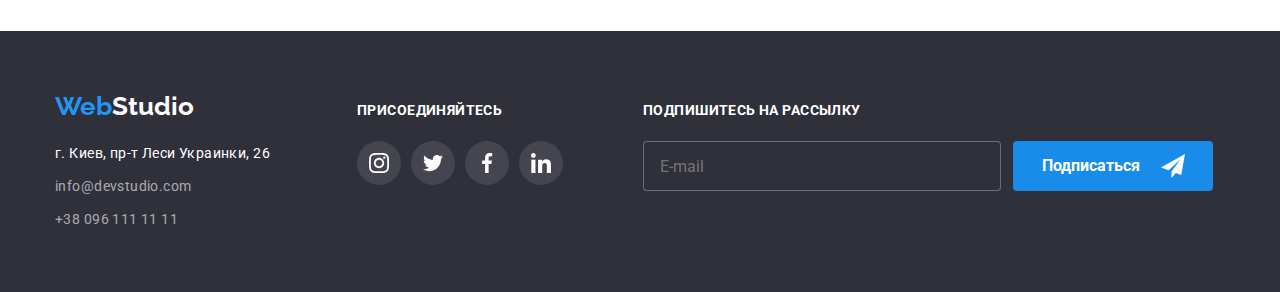
==== commit 0609ac39: "Update portfolio.html" ====
--- a/portfolio.html
+++ b/portfolio.html
@@ -301,25 +301,25 @@
     <!-- /* ------------footer------------ */ -->
     <footer class="footer">
       <div class="container">
-        <div class="logo footer__logo">
-          <a href="./index.html" class="logo__link logo-text--blue" lang="en"
-            >Web<span class="logo__text logo-text--white">Studio</span></a
+        <div class="footer-contacts">
+          <a href="./index.html" class="logo" lang="en"
+            >Web<span class="logo-footer">Studio</span></a
           >
-          <address class="address">
+          <address class="contacts-list">
             <div class="footer-content">
-              <ul class="footer-content__item">
-                <li class="footer-contacts__address">
+              <ul class="footer-content-item">
+                <li class="footer-contacts-address">
                   г. Киев, пр-т Леси Украинки, 26
                 </li>
-                <li class="footer-contacts__link">
+                <li class="footer-contacts-link">
                   <a
                     href="mailto:info@devstudio.com"
-                    class="footer-contacts__link link"
+                    class="footer-contacts-link link"
                     >info@devstudio.com</a
                   >
                 </li>
-                <li class="footer-contacts__link">
-                  <a href="tel:+380961111111" class="footer-contacts__link link"
+                <li class="footer-contacts-link">
+                  <a href="tel:+380961111111" class="footer-contacts-link link"
                     >+38 096 111 11 11</a
                   >
                 </li>
@@ -329,31 +329,31 @@
         </div>
         <div class="footer-slogan">
           <p class="footer-slogan-title">присоединяйтесь</p>
-          <ul class="footer-list">
-            <li class="footer-list__item">
-              <a href="" class="footer-list__link">
-                <svg class="footer-list__icon" width="20" height="20">
+          <ul class="footer-slogan-list">
+            <li class="footer-slogan-item">
+              <a href="" class="footer-slogan-link">
+                <svg class="footer-slogan-icon" width="20" height="20">
                   <use href="./img/icons.svg#icon-instagram"></use>
                 </svg>
               </a>
             </li>
-            <li class="footer-list__item">
-              <a href="" class="footer-list__link">
-                <svg class="footer-list__icon" width="20" height="20">
+            <li class="footer-slogan-item">
+              <a href="" class="footer-slogan-link">
+                <svg class="footer-slogan-icon" width="20" height="20">
                   <use href="./img/icons.svg#icon-twitter"></use>
                 </svg>
               </a>
             </li>
-            <li class="footer-list__item">
-              <a href="" class="footer-list__link">
-                <svg class="footer-list__icon" width="20" height="20">
+            <li class="footer-slogan-item">
+              <a href="" class="footer-slogan-link">
+                <svg class="footer-slogan-icon" width="20" height="20">
                   <use href="./img/icons.svg#icon-facebook"></use>
                 </svg>
               </a>
             </li>
-            <li class="footer-list__item">
-              <a href="" class="footer-list__link">
-                <svg class="footer-list__icon" width="20" height="20">
+            <li class="footer-slogan-item">
+              <a href="" class="footer-slogan-link">
+                <svg class="footer-slogan-icon" width="20" height="20">
                   <use href="./img/icons.svg#icon-linkedin"></use>
                 </svg>
               </a>
@@ -361,21 +361,21 @@
           </ul>
         </div>
         <div class="footer-newsletter">
-          <form class="footer-form">
+          <form class="footer-subscribe">
             <label for="footer-subscribe" class="footer-slogan-title"
               >Подпишитесь на рассылку</label
             >
             <input
               type="text"
-              class="footer-form__input"
+              class="input-footer"
               name="footer-subscribe"
               id="footer-subscribe"
               placeholder="E-mail"
             />
             <div class="footer-wrap">
-              <button type="submit" class="footer-wrap__btn">
+              <button type="submit" class="btn-footer">
                 Подписаться
-                <svg class="footer-wrap__send-icon" width="24" height="24">
+                <svg class="send-icon" width="24" height="24">
                   <use href="./img/icons.svg#icon-send"></use>
                 </svg>
               </button>
--- a/css/style.css
+++ b/css/style.css
@@ -638,12 +638,8 @@
   align-items: baseline;
 }
 
-.footer__logo {
+.footer-contacts {
   margin-right: 70px;
-}
-
-.logo-text--white {
-  color: var(--hero-title-color);
 }
 
 .footer-content {
@@ -652,11 +648,11 @@
   margin-top: 20px;
 }
 
-.footer-content__item {
-  list-style-type: none;
-}
-
-.footer-contacts__address {
+.footer-content-item {
+  list-style-type: none;
+}
+
+.footer-contacts-address {
   font-style: normal;
   font-weight: 400;
   font-size: 14px;
@@ -666,8 +662,7 @@
   margin-bottom: 9px;
 }
 
-.footer-contacts__link {
-  font-family: "Roboto", sans-serif;
+.footer-contacts-link {
   font-style: normal;
   font-size: 14px;
   line-height: 1.71;
@@ -675,7 +670,7 @@
   color: rgba(255, 255, 255, 0.6);
 }
 
-.footer-contacts__link:not(:last-child) {
+.footer-contacts-link:not(:last-child) {
   margin-bottom: 9px;
 }
 
@@ -683,8 +678,14 @@
   margin-right: 70px;
 }
 
+.footer-slogan-list {
+  list-style-type: none;
+  display: flex;
+  justify-content: center;
+}
+
 .footer-slogan-title {
-  font-family: "Roboto", sans-serif;
+  font-family: "Roboto";
   font-style: normal;
   font-weight: 700;
   font-size: 14px;
@@ -695,19 +696,13 @@
   text-align: left;
 }
 
-.footer-list {
-  list-style-type: none;
-  display: flex;
-  justify-content: center;
-}
-
-.footer-list__item {
+.footer-slogan-item {
   width: 44px;
   height: 44px;
   margin-right: 10px;
 }
 
-.footer-list__link {
+.footer-slogan-link {
   width: 100%;
   height: 100%;
   background: rgba(255, 255, 255, 0.1);
@@ -718,8 +713,8 @@
   fill: var(--hero-title-color);
 }
 
-.footer-list__link:hover,
-.footer-list__link:focus {
+.footer-slogan-link:hover,
+.footer-slogan-link:focus {
   background-color: #2196f3;
   transition: background-color 250ms cubic-bezier(0.4, 0, 0.2, 1);
 }
@@ -729,13 +724,13 @@
   height: auto;
 }
 
-.footer-form {
+.footer-subscribe {
   display: flex;
   flex-wrap: wrap;
   justify-content: space-between;
 }
 
-.footer-form__input {
+.input-footer {
   width: 358px;
   height: 50px;
   border: 1px solid rgba(255, 255, 255, 0.3);
@@ -754,7 +749,7 @@
   position: relative;
 }
 
-.footer-wrap__btn {
+.btn-footer {
   background-color: #188ce8;
   color: #ffffff;
   width: 200px;
@@ -768,7 +763,7 @@
   display: flex;
 }
 
-.footer-wrap__send-icon {
+.send-icon {
   position: absolute;
   right: 28px;
   top: 50%;
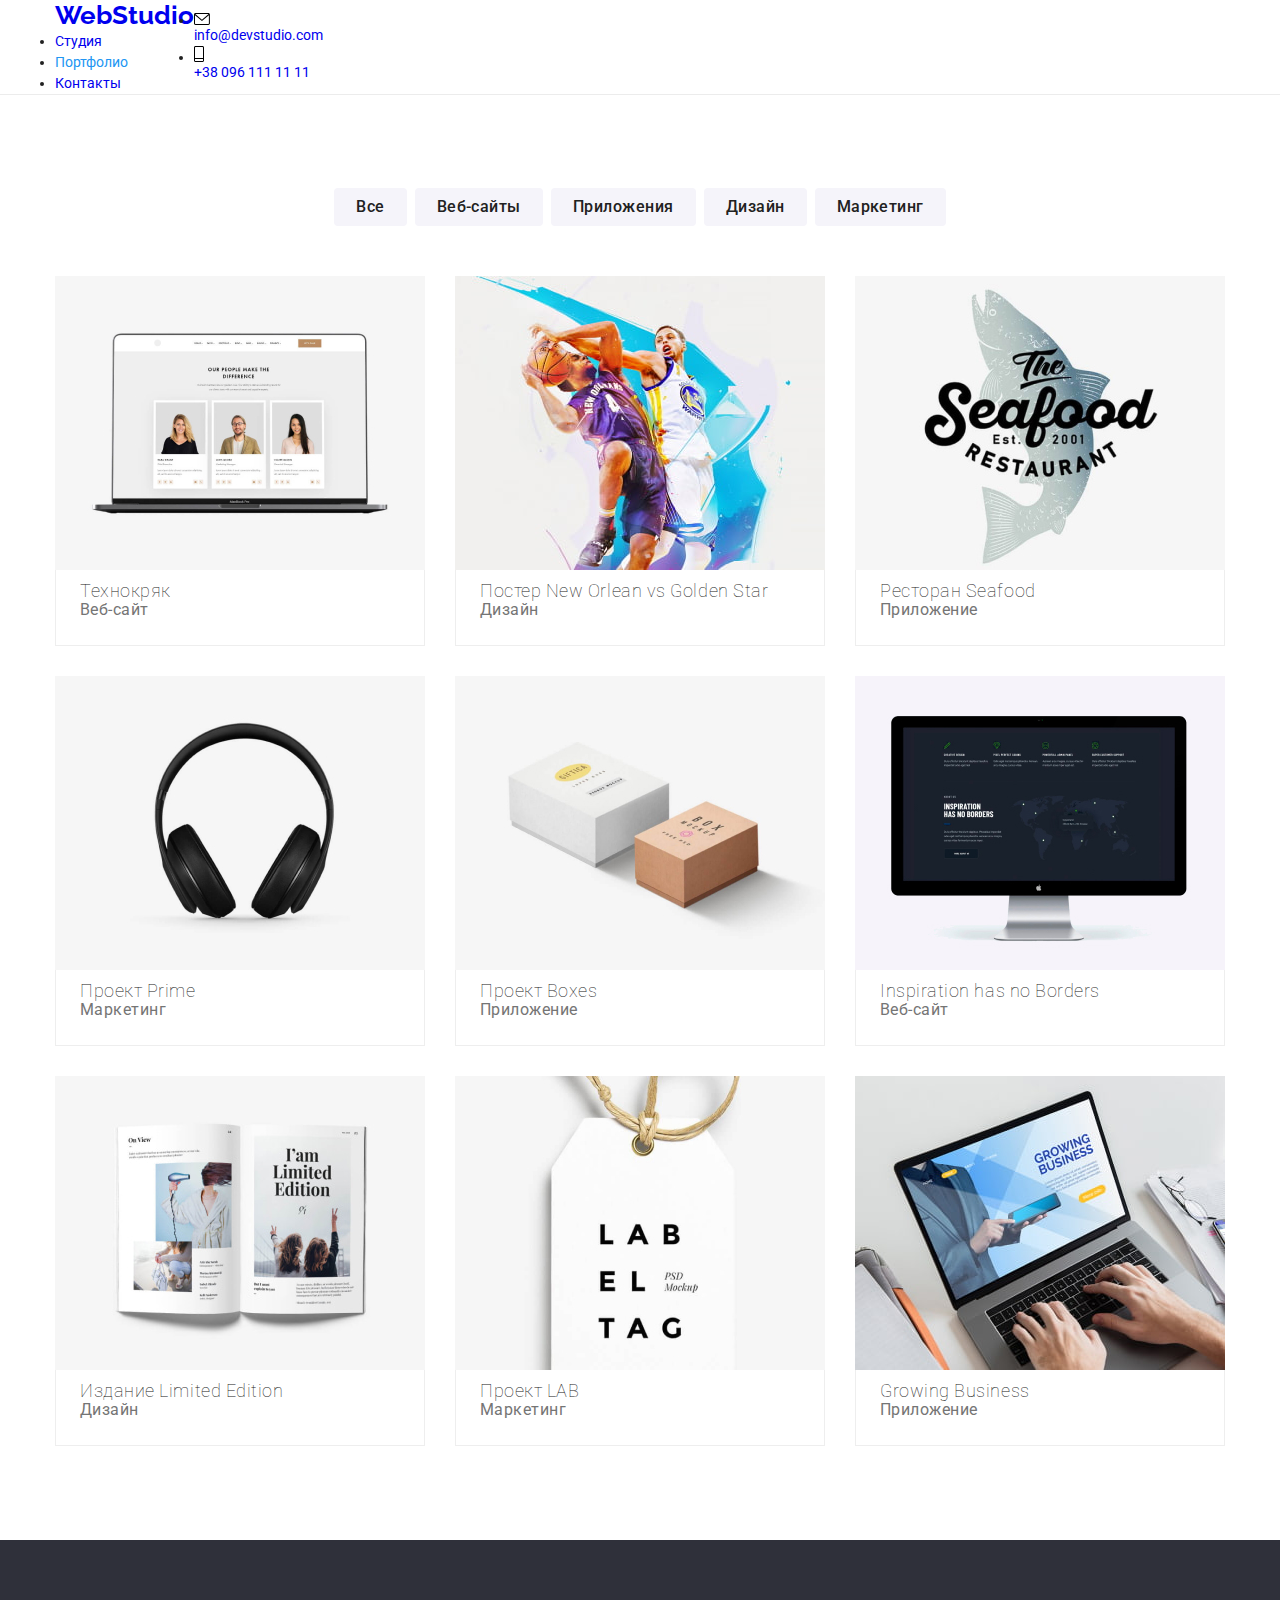
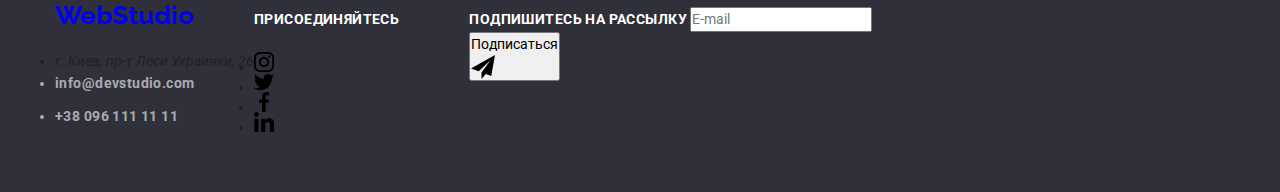
==== commit ccd19746: "Update portfolio.html" ====
--- a/portfolio.html
+++ b/portfolio.html
@@ -19,8 +19,8 @@
       rel="stylesheet"
     />
     <link rel="stylesheet" href="./css/reset.css" />
-    <link rel="stylesheet" href="./css/style.css" />
-    <!-- <link rel="stylesheet" href="./css/main.min.css" /> -->
+    <!-- <link rel="stylesheet" href="./css/style.css" /> -->
+    <link rel="stylesheet" href="./css/main.min.css" />
   </head>
   <body>
     <header class="header">
@@ -31,31 +31,34 @@
             >Web<span class="logo-text">Studio</span></a
           >
           <!-- /* ------------navigation------------ */ -->
-          <ul class="navigation-list">
-            <li class="navigation-item">
-              <a href="./index.html" class="navigation link">Студия</a>
-            </li>
-            <li class="navigation-item">
-              <a href="./portfolio.html" class="navigation link current"
+          <ul class="nav-list">
+            <li class="nav-list__item">
+              <a href="./index.html" class="nav-list__link link">Студия</a>
+            </li>
+            <li class="nav-list__item">
+              <a href="./portfolio.html" class="nav-list__link link current"
                 >Портфолио</a
               >
             </li>
-            <li class="navigation-item">
-              <a href="#" class="navigation link">Контакты</a>
+            <li class="nav-list__item">
+              <a href="#" class="nav-list__link link">Контакты</a>
             </li>
           </ul>
         </nav>
         <ul class="header-contacts">
-          <li class="header-contacts-item">
-            <a href="mailto:info@devstudio.com" class="header-nav link">
+          <li class="header-contacts__item">
+            <a
+              href="mailto:info@devstudio.com"
+              class="header-contacts__link link"
+            >
               <svg class="contacts-icon" width="16" height="12">
                 <use href="./img/icons.svg#icon-mail"></use>
               </svg>
               info@devstudio.com</a
             >
           </li>
-          <li class="header-contacts-item">
-            <a href="tel:+380961111111" class="header-nav link">
+          <li class="header-contacts__item">
+            <a href="tel:+380961111111" class="header-contacts__link link">
               <svg class="contacts-icon" width="10" height="16">
                 <use href="./img/icons.svg#icon-phone"></use>
               </svg>
@@ -305,21 +308,21 @@
           <a href="./index.html" class="logo" lang="en"
             >Web<span class="logo-footer">Studio</span></a
           >
-          <address class="contacts-list">
+          <address class="address">
             <div class="footer-content">
-              <ul class="footer-content-item">
-                <li class="footer-contacts-address">
+              <ul class="footer-content__list">
+                <li class="footer-contacts__item">
                   г. Киев, пр-т Леси Украинки, 26
                 </li>
-                <li class="footer-contacts-link">
+                <li class="footer-contacts__link">
                   <a
                     href="mailto:info@devstudio.com"
-                    class="footer-contacts-link link"
+                    class="footer-contacts__link link"
                     >info@devstudio.com</a
                   >
                 </li>
-                <li class="footer-contacts-link">
-                  <a href="tel:+380961111111" class="footer-contacts-link link"
+                <li class="footer-contacts__link">
+                  <a href="tel:+380961111111" class="footer-contacts__link link"
                     >+38 096 111 11 11</a
                   >
                 </li>
--- a/css/style.css
+++ b/css/style.css
@@ -102,11 +102,11 @@
 
 /* ------------navigation------------ */
 
-.navigation-list {
-  display: flex;
-}
-
-.navigation {
+.nav-list {
+  display: flex;
+}
+
+.nav-list__link {
   list-style-type: none;
   font-family: "Roboto", sans-serif;
   font-style: normal;
@@ -130,15 +130,15 @@
   text-decoration: none;
 }
 
-.navigation-item {
-  list-style-type: none;
-}
-
-.navigation-item:not(:last-child) {
+.nav-list__item {
+  list-style-type: none;
+}
+
+.nav-list__item:not(:last-child) {
   margin-right: 50px;
 }
 
-.navigation.current::after {
+.nav-list__link.current::after {
   content: "";
   position: absolute;
   width: 100%;
@@ -149,7 +149,7 @@
   bottom: 0;
 }
 
-.header-nav {
+.header-contacts__link {
   font-family: "Roboto", sans-serif;
   font-style: normal;
   font-weight: 500;
@@ -167,12 +167,12 @@
   margin-left: auto;
 }
 
-.header-contacts-item:not(:last-child) {
+.header-contacts__item:not(:last-child) {
   margin-right: 50px;
 }
 
-.header-nav .link:hover,
-.header-nav .link:focus {
+.header-contacts__link .link:hover,
+.header-contacts__link .link:focus {
   color: var(--accent-color);
   text-shadow: 0px 4px 4px rgba(0, 0, 0, 0.25);
   transition: color 250ms cubic-bezier(0.4, 0, 0.2, 1);
@@ -648,11 +648,11 @@
   margin-top: 20px;
 }
 
-.footer-content-item {
-  list-style-type: none;
-}
-
-.footer-contacts-address {
+.footer-content__list {
+  list-style-type: none;
+}
+
+.footer-contacts__item {
   font-style: normal;
   font-weight: 400;
   font-size: 14px;
@@ -662,7 +662,7 @@
   margin-bottom: 9px;
 }
 
-.footer-contacts-link {
+.footer-contacts__link {
   font-style: normal;
   font-size: 14px;
   line-height: 1.71;
@@ -670,7 +670,7 @@
   color: rgba(255, 255, 255, 0.6);
 }
 
-.footer-contacts-link:not(:last-child) {
+.footer-contacts__link:not(:last-child) {
   margin-bottom: 9px;
 }
 
